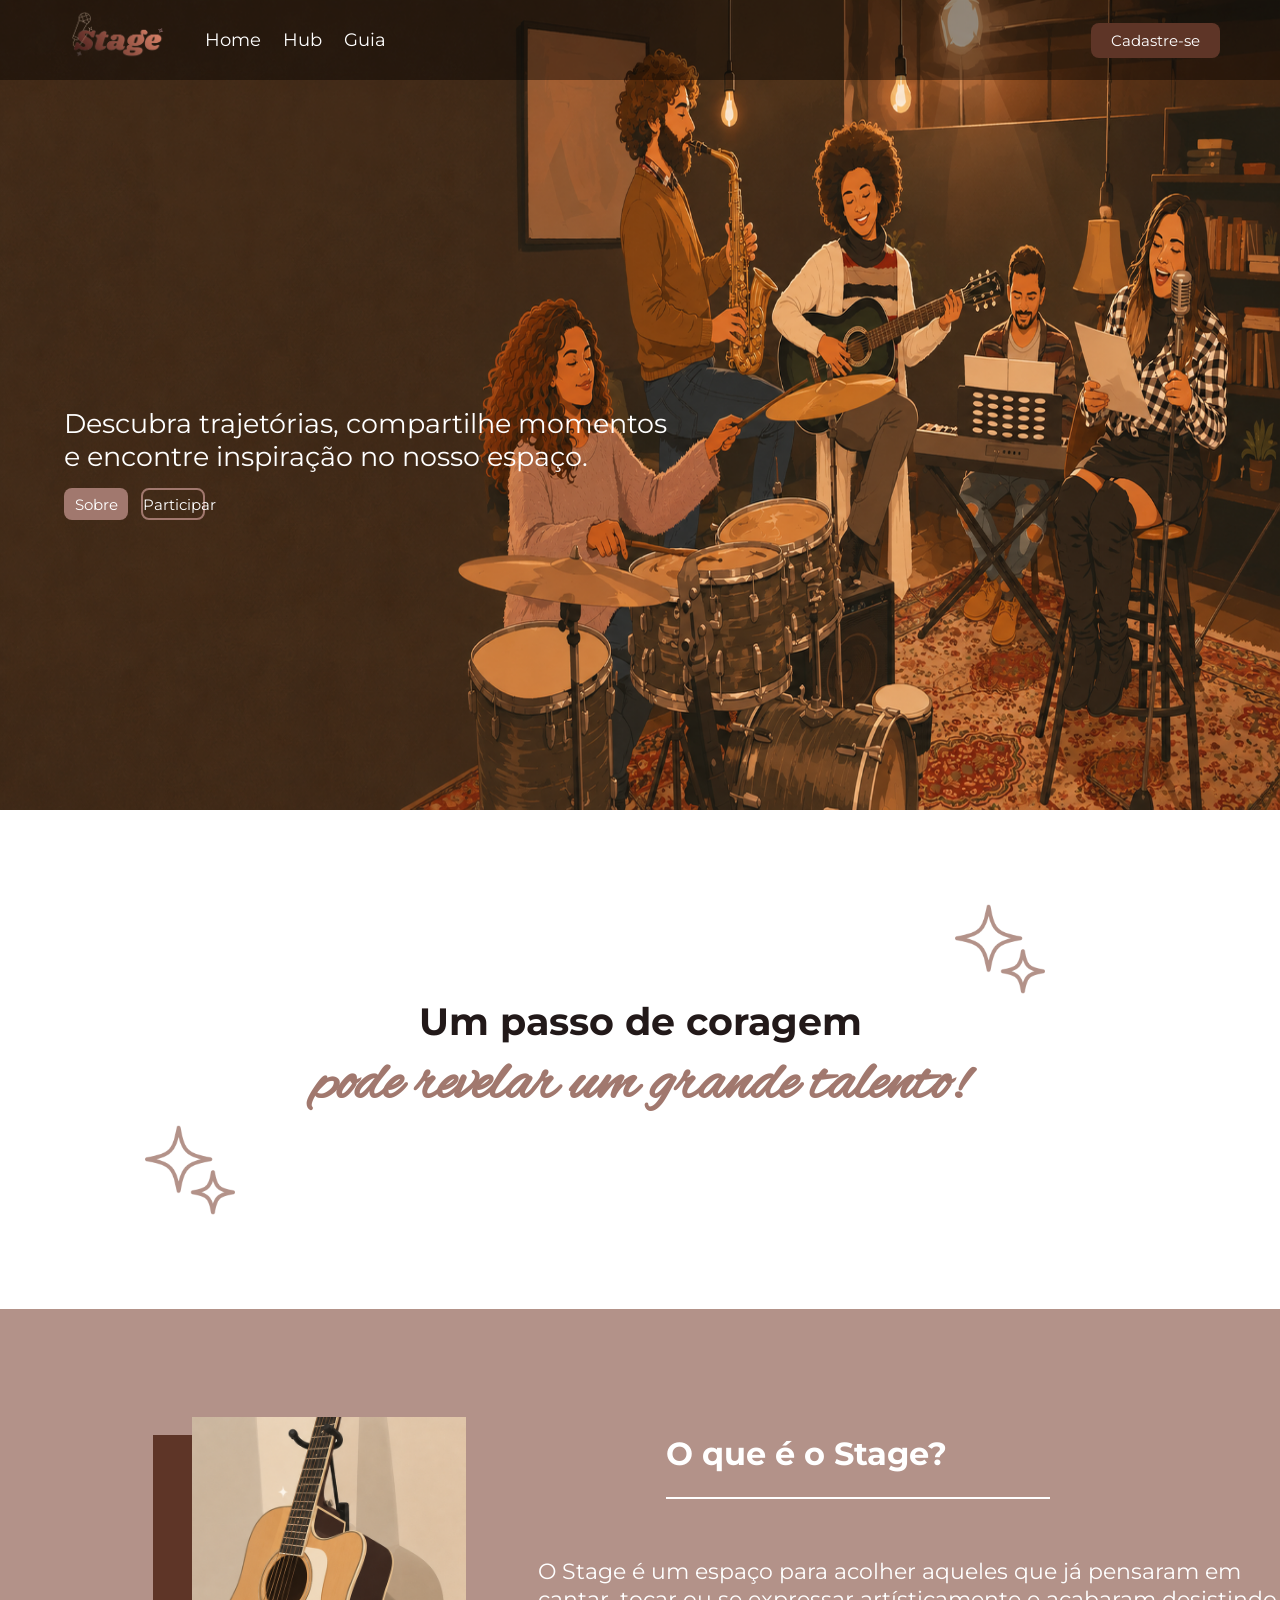
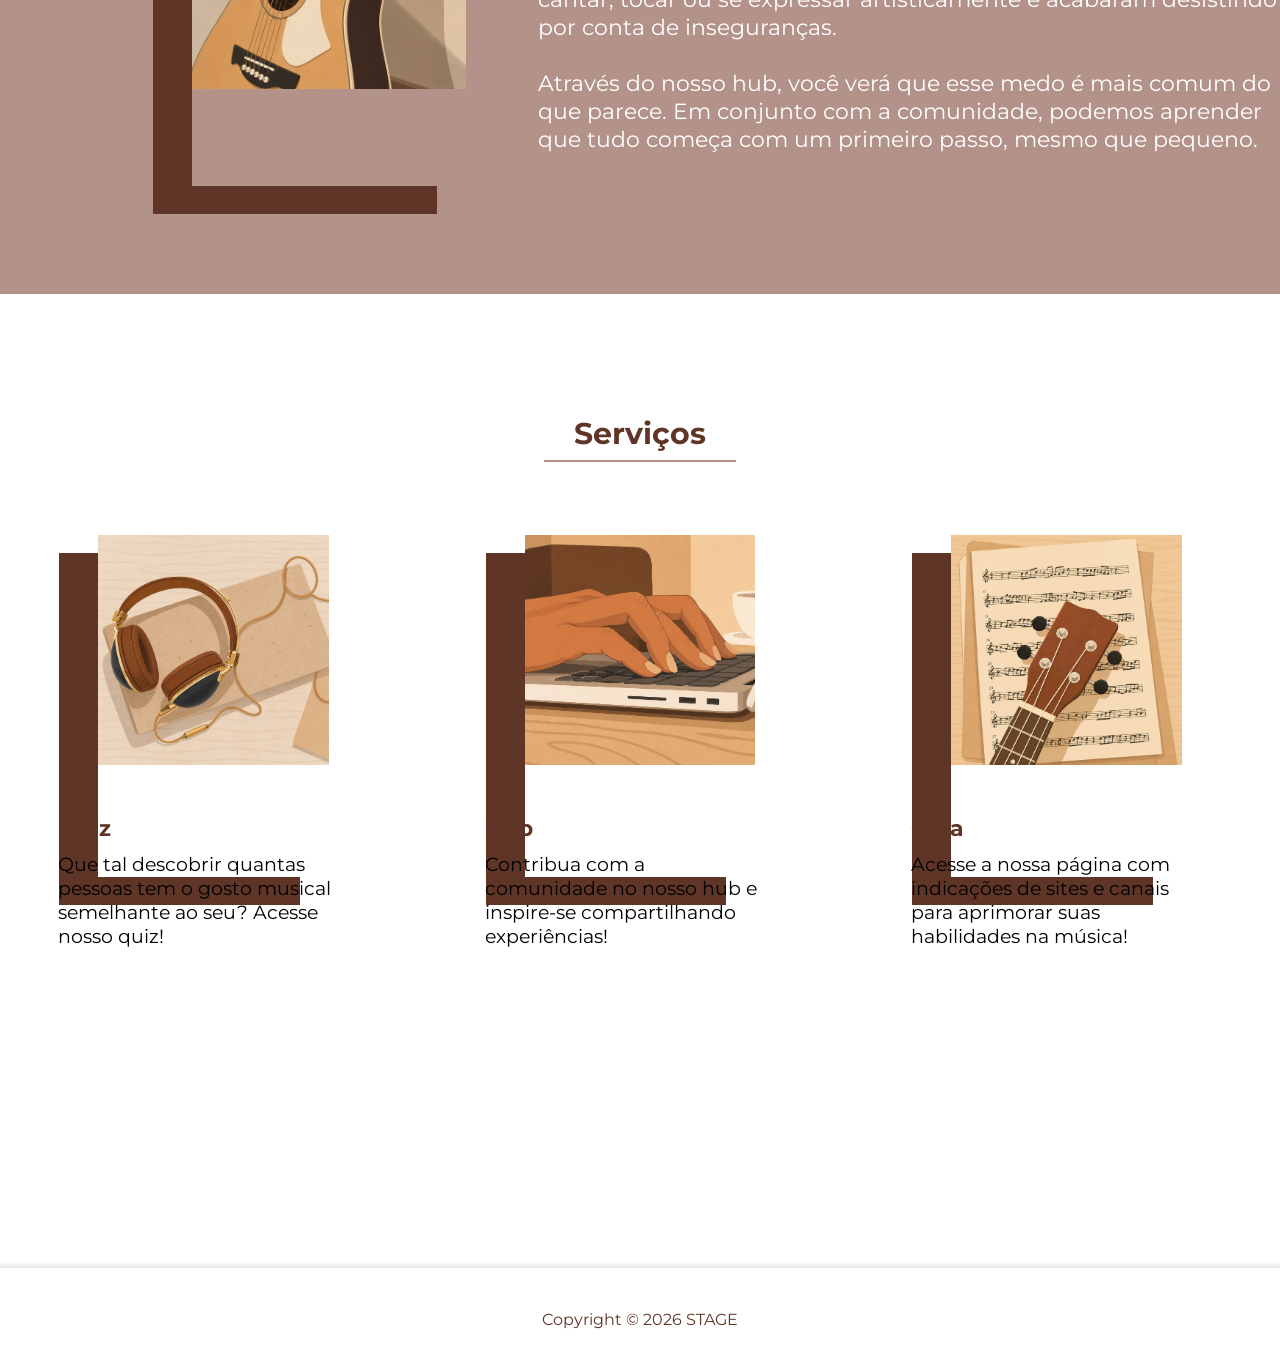
==== public/index.html @ cf6998b6 "Ajustes gerais no site" ====
<!DOCTYPE html>
<html lang="en">
<head>
    <meta charset="UTF-8">
    <meta name="viewport" content="width=device-width, initial-scale=1.0">
    <title>Stage - Home</title>
    <link rel="stylesheet" href="./css/index.css">
 
</head>
<body>
    <header>
    <nav>
        <div class="logo">
            <img src="./assets/img/logo.png" alt=""> 
        </div>
        
        <div class="link">
        <a class="link" href="index.html">Home</a>
        <a class="link" href="hub.html">Hub</a>
        <a class="link" href="guia.html">Guia</a>
        </div>
        
        <div class="forms">
            <a id="btnParticipe" class="acess" href="cadastro.html">Cadastre-se</a>
        </div>
    </nav>
    
    <div class="container-banner">
    <img src="./assets/img/background_home.png" alt="Microfone">
    <span class="fraseEfeito">Descubra trajetórias, compartilhe momentos <br> 
        e encontre inspiração no nosso espaço.</span>

        <button onclick="window.location.href='About.html'" class="start">Sobre</button>
        <button onclick="window.location.href='hub.html'" class="coment">Participar</button>
    </div>
  </header>

  <main>
    
    <div class="container-texto">
        <span class="estrela1"><img src="./assets/img/estrelas.png" alt=""></span>
        <span class="fraseEfeitoMain">
            Um passo de coragem
        </span>
        <span class="fraseEfeitoColorida">
            pode revelar um grande talento!
        </span>
        <span class="estrela2"><img src="./assets/img/estrelas.png" alt=""></span>
    </div>

    <div class="container-sobre">
       <span class="violao"> <img src="./assets/img/violao_about.png" alt=""> </span>

       <div class="tituloSobre">
            <span>O que é o Stage?</span>
        </div>
        <div class="sobre">
       <span class="textoSobre"> <p>O Stage é um espaço para acolher aqueles que já pensaram em cantar, 
        tocar ou se expressar artísticamente e acabaram desistindo por conta de inseguranças. 
        <br><br> Através do nosso hub, você verá que esse medo é mais comum do que parece.
        Em conjunto com a comunidade, podemos aprender que tudo começa com um primeiro passo, 
        mesmo que pequeno.</p></span> 
       </div> 
    </div>

    <div class="container-servicos">
        <div class="tituloServicos">
            <span>Serviços</span>
        </div>

        <div class="card">
            <img src="./assets/img/logo_quiz.png" alt="">
                
                <div class="subtitulo">Quiz</div>
                <div class="texto">
                Que tal descobrir quantas pessoas tem o gosto 
                musical semelhante ao seu? Acesse nosso quiz!
                </div>
            </div>
        
        <div class="card">
            <img src="./assets/img/logo_blog.png" alt="">
            
                <div class="subtitulo">Hub</div>
                <div class="texto">
                Contribua com a comunidade no nosso hub 
                e inspire-se compartilhando experiências!
                </div>
            </div>
        

        <div class="card">
            <img src="./assets/img/logo_dicas.png" alt="">

             <div class="subtitulo">Guia</div>
             <div class="texto">
             Acesse a nossa página com indicações de sites e 
             canais para aprimorar suas habilidades na música!
             </div>
        </div>      
    </div>
  </main>

  <footer>
   <div class="copy">Copyright © 2026 STAGE</div>
  </footer>

</body>
</html>
<script>
    window.onload = function () {
    if (sessionStorage.ID_USUARIO) {
        document.getElementById("btnParticipe").style.display = "none";
    }

    if(sessionStorage.ID_USUARIO) {
        document.getElementById("perfilUsuario").style.display
    } 
    // nao sei ainda como faz :/
}
</script>
---- public/css/index.css ----
/* Declarando Cores ---------------------------------------- */
:root {
    --primaria: #5E3527;
    --secundaria: #B39289;
    --terciaria: #A1786E;
}

/* Declarando Fontes Personalizadas ---------------------------------------- */
@font-face {
  font-family: 'Montserrat';
  src: url('../assets/fonts/Montserrat-VariableFont_wght.ttf');
  font-weight: 100 900;
  font-style: normal;
}

@font-face {
    font-family: 'Caligrafia';
    src: url('../assets/fonts/AlexBrush-Regular.ttf');
}

@font-face {
    font-family: 'Heart';
    src: url('../assets/fonts/Heart Bubble.otf')
}
/* ---------------------------------------- */
*{
    margin: 0px; 
    font-family: 'Montserrat', sans-serif;
    padding: 0px
}

body {
    background-color: white;
    }

    button {
        border: none;
        background: none;
        outline: none;
        cursor: pointer;
    }

/* NAVBAR ---------------------------------------- */
header {
    nav {
        position: absolute;
        background-color: rgba(0, 0, 0, 0.418);
        display: flex;
        justify-content: flex-start;
        align-items: center;
        width: 100%;
        min-height: 80px;
        margin: 0px;
        gap: 20px;
        z-index: 10;
       
        .logo {
            display: flex;
            height: 50px;
            margin-left: 70px;
            margin-bottom: 10px;
        }

        .link {
            margin-left: 10px; 
            a {
                font-size: 18px;
                color:white;
                text-decoration: none;
                text-align: end;  
                padding-right: 8px;
            }
        }

        .forms {
            margin-left: auto;
            margin-right: 60px;
        } 
           .acess {
            font-size: 15px;
            text-decoration: none;
            padding: 8px 20px;
            background-color: var(--primaria);
            color: white;
            border-radius: 8px;
            border: none;
            cursor: pointer;
        }
        }
/* ---------------------------------------- */

/* banner  ---------------------------------------- */
        .container-banner {
        position: relative;
        width: 100%;
    }

        .container-banner img {
            width: 100%;
            height: 90vh;   
        }
        .fraseEfeito {
            position: absolute;
            top: 50%;
            left: 5%;
            font-size: 1.7rem;
            color:white;
        }

        .start {
            width: 5vw;
            height: 3.5vh;
            font-size: 15px;
            text-decoration: none;
            background-color: var(--terciaria);
            color: white;
            border-radius: 8px;
            cursor: pointer;
            position: absolute;
            top: 60%;
            left: 5%;
        }

        .coment {
            width: 5vw;
            height: 3.5vh;
            font-size: 15px;
            text-decoration: none;
            border: 2px solid var(--terciaria);
            color: white;
            border-radius: 8px;
            cursor: pointer;
            position: absolute;
            top: 60%;
            left:11%;

        }
}
/* ---------------------------------------- */

/* MAIN ---------------------------------------- */

main {
    width: 100%;
/* banner microfone ---------------------------------------- */
    

/* frase de efeito do corpo do site ---------------------------------------- */
    .container-texto {
        display: flex;
        width: 100%;
        justify-content: center;
        flex-direction: column;
        align-items: center;
        margin-top: 10vh;
    }

    .container-texto img {
        width: 10vh;
    }

    .estrela1 {
        margin-left: 80vh;
    }
    
    .estrela2 {
        margin-right: 100vh;
    }
        .fraseEfeitoMain {
            color: rgb(34, 25, 25);
            font-weight: bold;
            display: flex;
            align-items: center;
            font-family: 'Montserrat';
            font-size: 2.4rem;  
        }

        .fraseEfeitoColorida {
            color:var(--terciaria);
            font-weight: bold;
            font-family: 'Caligrafia';
            font-size: 4rem;
        }   
/* ---------------------------------------- */

/* CONTAINER SOBRE ---------------------------------------- */
        
        .container-sobre {
            margin-top: 10vh;
            display: flex;
            align-items: center;
            width: 100%;
            height: 65vh;
            background-color: var(--secundaria);
        }

            .violao {
                width: 42vh;
                height: 41vh;
                margin-left: 12rem;
                box-shadow: -34px 23px 0px 5px var(--primaria);
            }
            
            .violao img {
                width: 100%;
                height: auto;
            }

             .tituloSobre { 
                  position: absolute;
                  width: 30vw;
                  height: 7vh;
                  margin-left: 74vh;
                  margin-bottom: 30vh;
                  color: white;
                  font-size: 2rem;
                  font-weight: bolder;
                  border-bottom: 2px solid white;
                  
                }

            .sobre {
                position: relative;
                width: 64rem;
                height: 10vh;
                margin-left: 8vh;
            }

            .textoSobre {
                color: white;
                font-size: 1.4rem;
            }
}
/* ---------------------------------------- */

/* CONTAINER SERVIÇOS ---------------------------------------- */
    
        .container-servicos {
            margin-top: 1vh;
            width: 100%;
            height: 85vh;
            display: flex;
            align-items: center;
            justify-content: space-around;
            
        }

            .card  {
                width: 18vw;
                height: 38vh;
                margin-top: 40px;
                box-shadow: -34px 23px 0px 5px var(--primaria);
                justify-content: column;
            }

            .card img {
                width: 100%;
                height: auto;
            }

        .tituloServicos {
            position: absolute;
            display: flex;
            justify-content: center;
            margin-bottom: 55vh;
            color: var(--primaria);
            font-size: 30px;
            font-weight: bolder;
            height: 45px;
            width: 15%;
            border-bottom: 2px solid var(--secundaria);
        }
        
            .subtitulo {
               color: var(--primaria) ;
               font-size: 1.4rem;
               font-weight: bold;
               margin-top: 45px;
               margin-left: -40px;
            }

            .texto {
                width: 285px;
                margin-left: -40px;
                margin-top: 10px;
                font-size: 1.2rem;
            }
/* ---------------------------------------- */

/* RODAPÉ ---------------------------------------- */

    footer {
        display: flex;
        align-items: center;
        justify-content: space-around;
        margin-top: 200px;
        height: 10vh;
        width: 100%;
        box-shadow: 1px 1px 5px 4px rgba(0, 0, 0, 0.103);
    }     

        .copy {
            margin-top: 12px;
            color: var(--primaria);
        }
/* ---------------------------------------- */
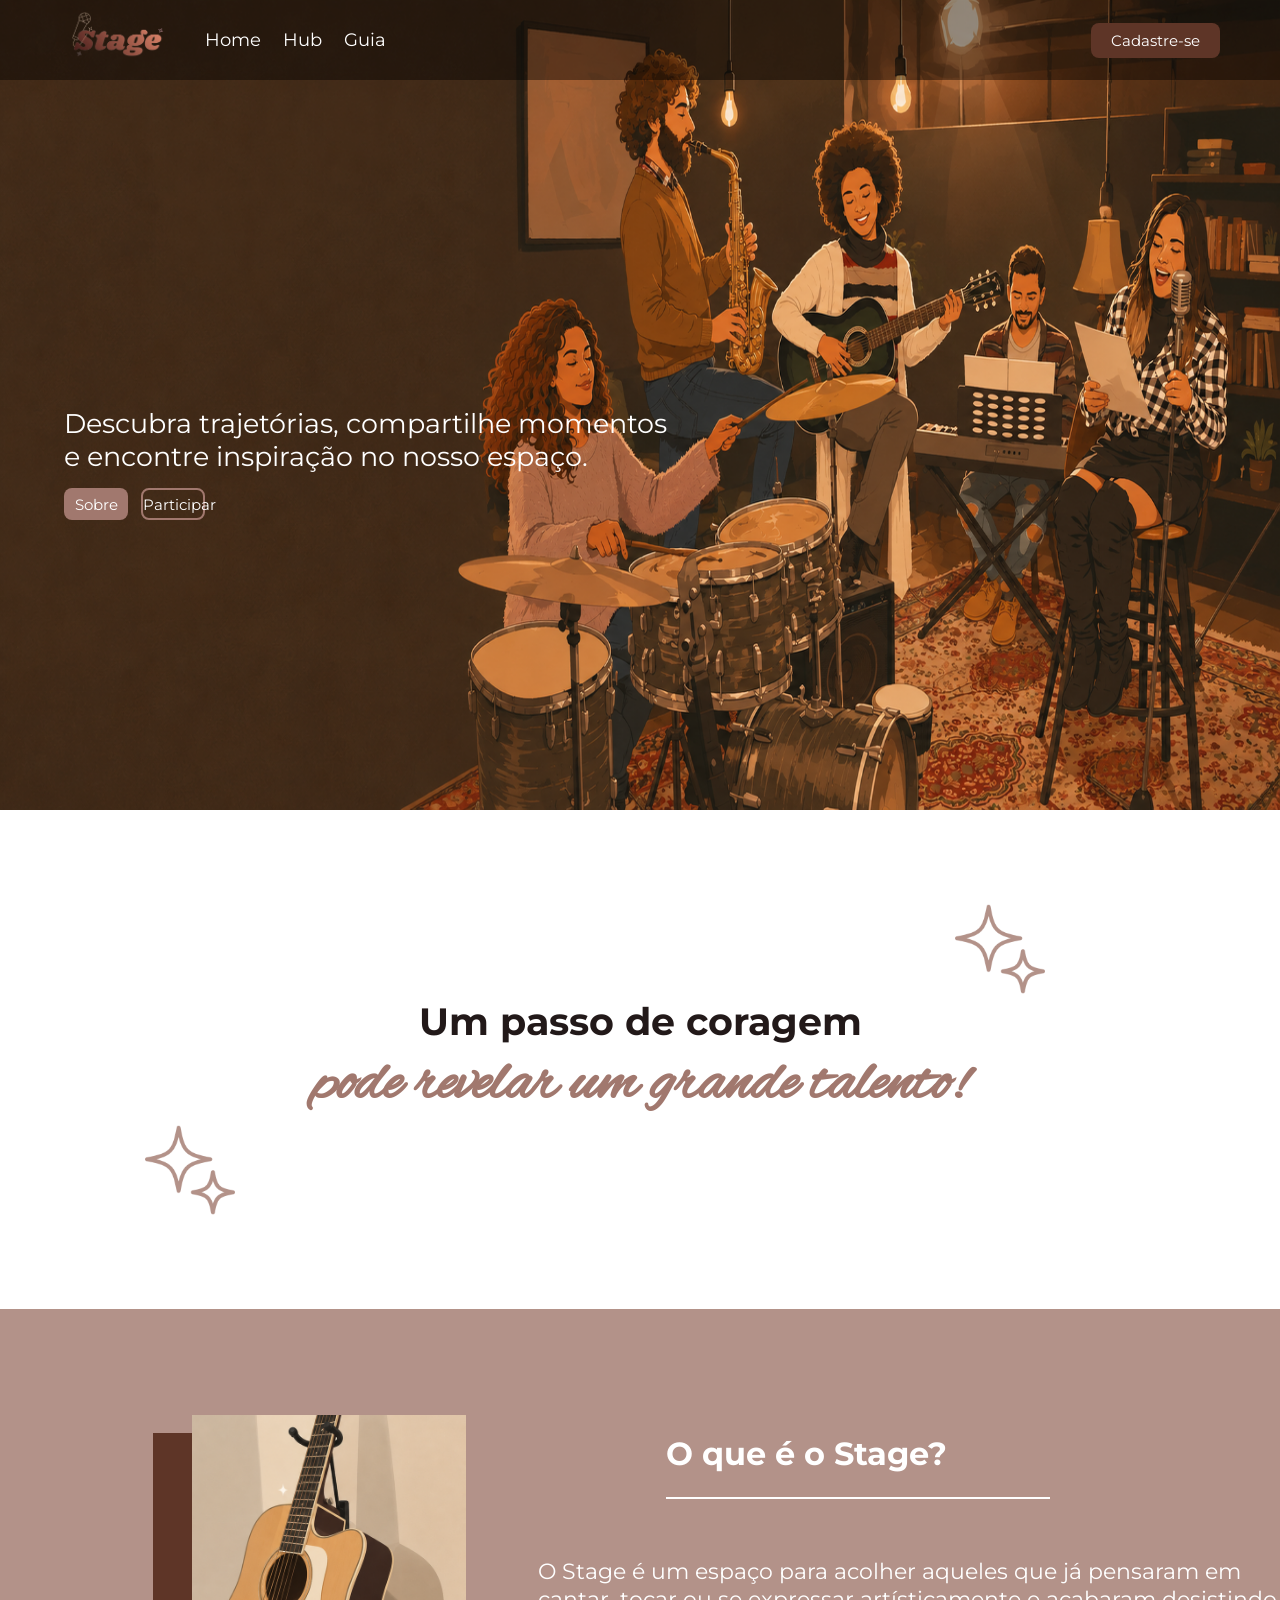
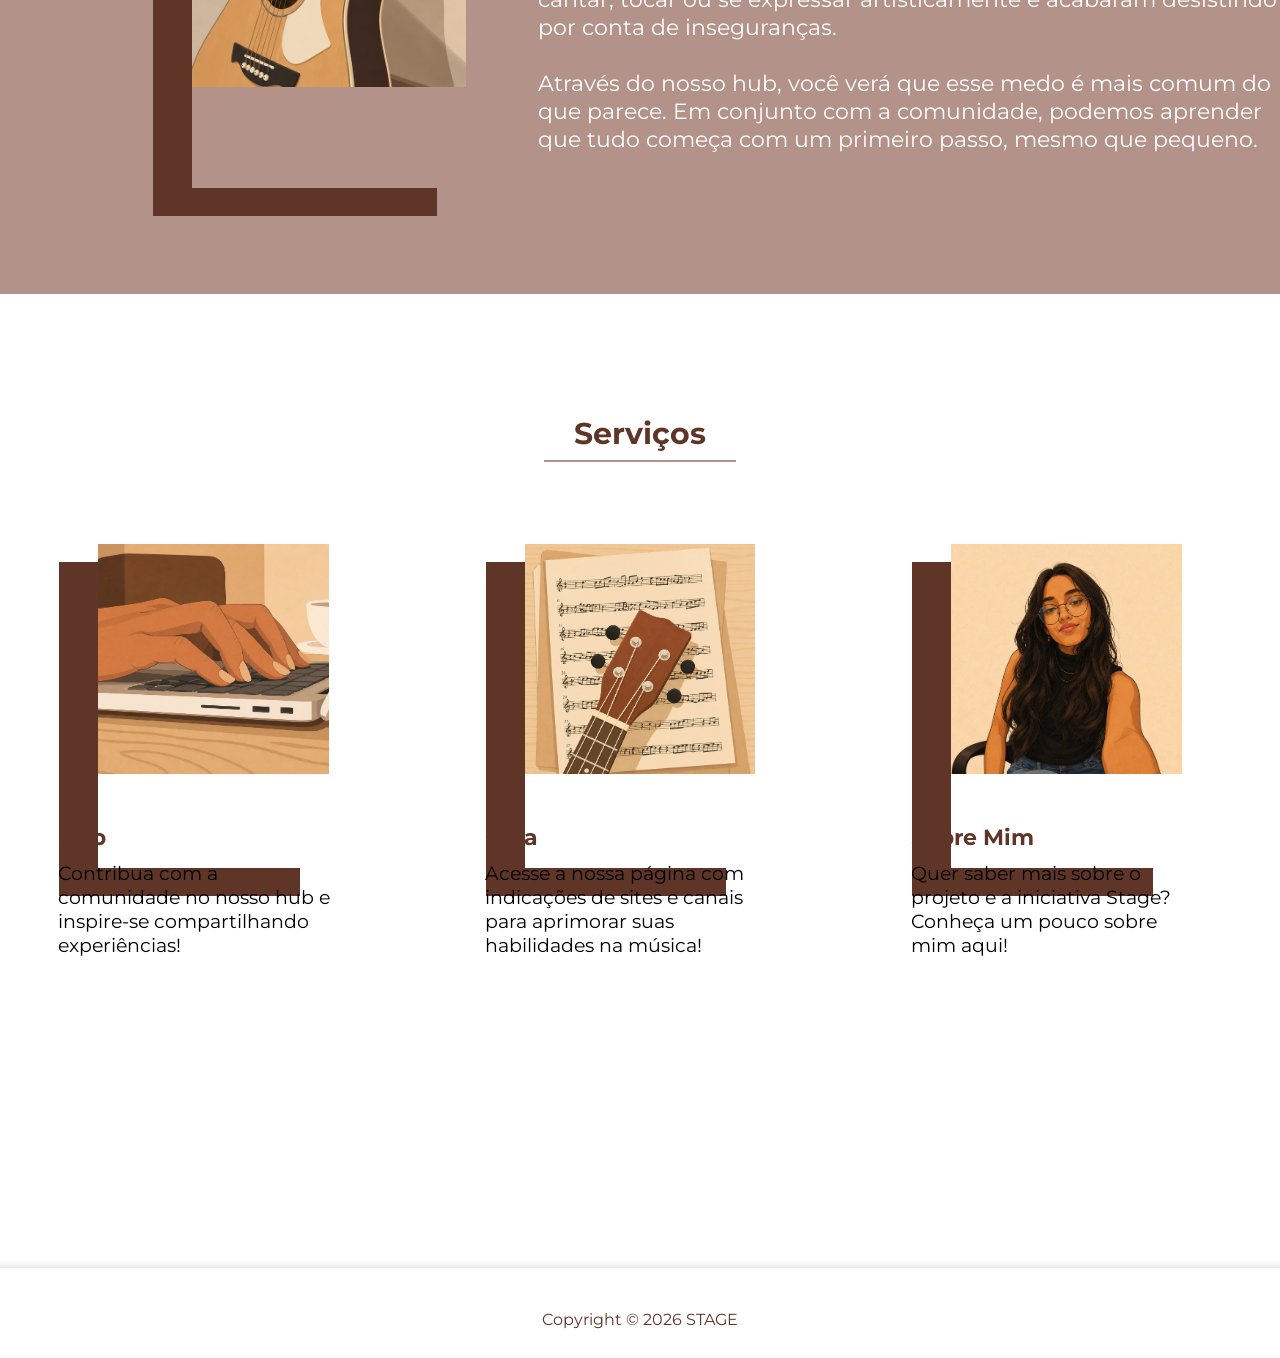
==== commit 3beadec0: "ajustes index e guia" ====
--- a/public/index.html
+++ b/public/index.html
@@ -67,37 +67,34 @@
         <div class="tituloServicos">
             <span>Serviços</span>
         </div>
-
-        <div class="card">
-            <img src="./assets/img/logo_quiz.png" alt="">
-                
-                <div class="subtitulo">Quiz</div>
-                <div class="texto">
-                Que tal descobrir quantas pessoas tem o gosto 
-                musical semelhante ao seu? Acesse nosso quiz!
-                </div>
-            </div>
         
         <div class="card">
             <img src="./assets/img/logo_blog.png" alt="">
-            
-                <div class="subtitulo">Hub</div>
+                 <a href="./hub.html"><div class="subtitulo">Hub</div></a>
                 <div class="texto">
                 Contribua com a comunidade no nosso hub 
                 e inspire-se compartilhando experiências!
                 </div>
-            </div>
-        
+        </div>
 
         <div class="card">
             <img src="./assets/img/logo_dicas.png" alt="">
-
-             <div class="subtitulo">Guia</div>
+             <a href="./guia.html"><div class="subtitulo">Guia</div></a>
              <div class="texto">
              Acesse a nossa página com indicações de sites e 
              canais para aprimorar suas habilidades na música!
              </div>
-        </div>      
+        </div>  
+        
+        <div class="card">
+            <img src="./assets/img/foto-perfil.png" alt="">
+                <a href="./about.html"><div class="subtitulo">Sobre Mim</div></a>
+                <div class="texto">
+                Quer saber mais sobre o projeto e a iniciativa Stage?
+                Conheça um pouco sobre mim aqui!
+                </div>
+        </div>
+
     </div>
   </main>
 
--- a/public/css/index.css
+++ b/public/css/index.css
@@ -31,14 +31,18 @@
 
 body {
     background-color: white;
-    }
+}
 
     button {
         border: none;
         background: none;
         outline: none;
         cursor: pointer;
-    }
+}
+
+a {
+    text-decoration: none;
+}
 
 /* NAVBAR ---------------------------------------- */
 header {
@@ -196,7 +200,7 @@
 
             .violao {
                 width: 42vh;
-                height: 41vh;
+                height: 41.5vh;
                 margin-left: 12rem;
                 box-shadow: -34px 23px 0px 5px var(--primaria);
             }
@@ -247,7 +251,7 @@
 
             .card  {
                 width: 18vw;
-                height: 38vh;
+                height: 36vh;
                 margin-top: 40px;
                 box-shadow: -34px 23px 0px 5px var(--primaria);
                 justify-content: column;
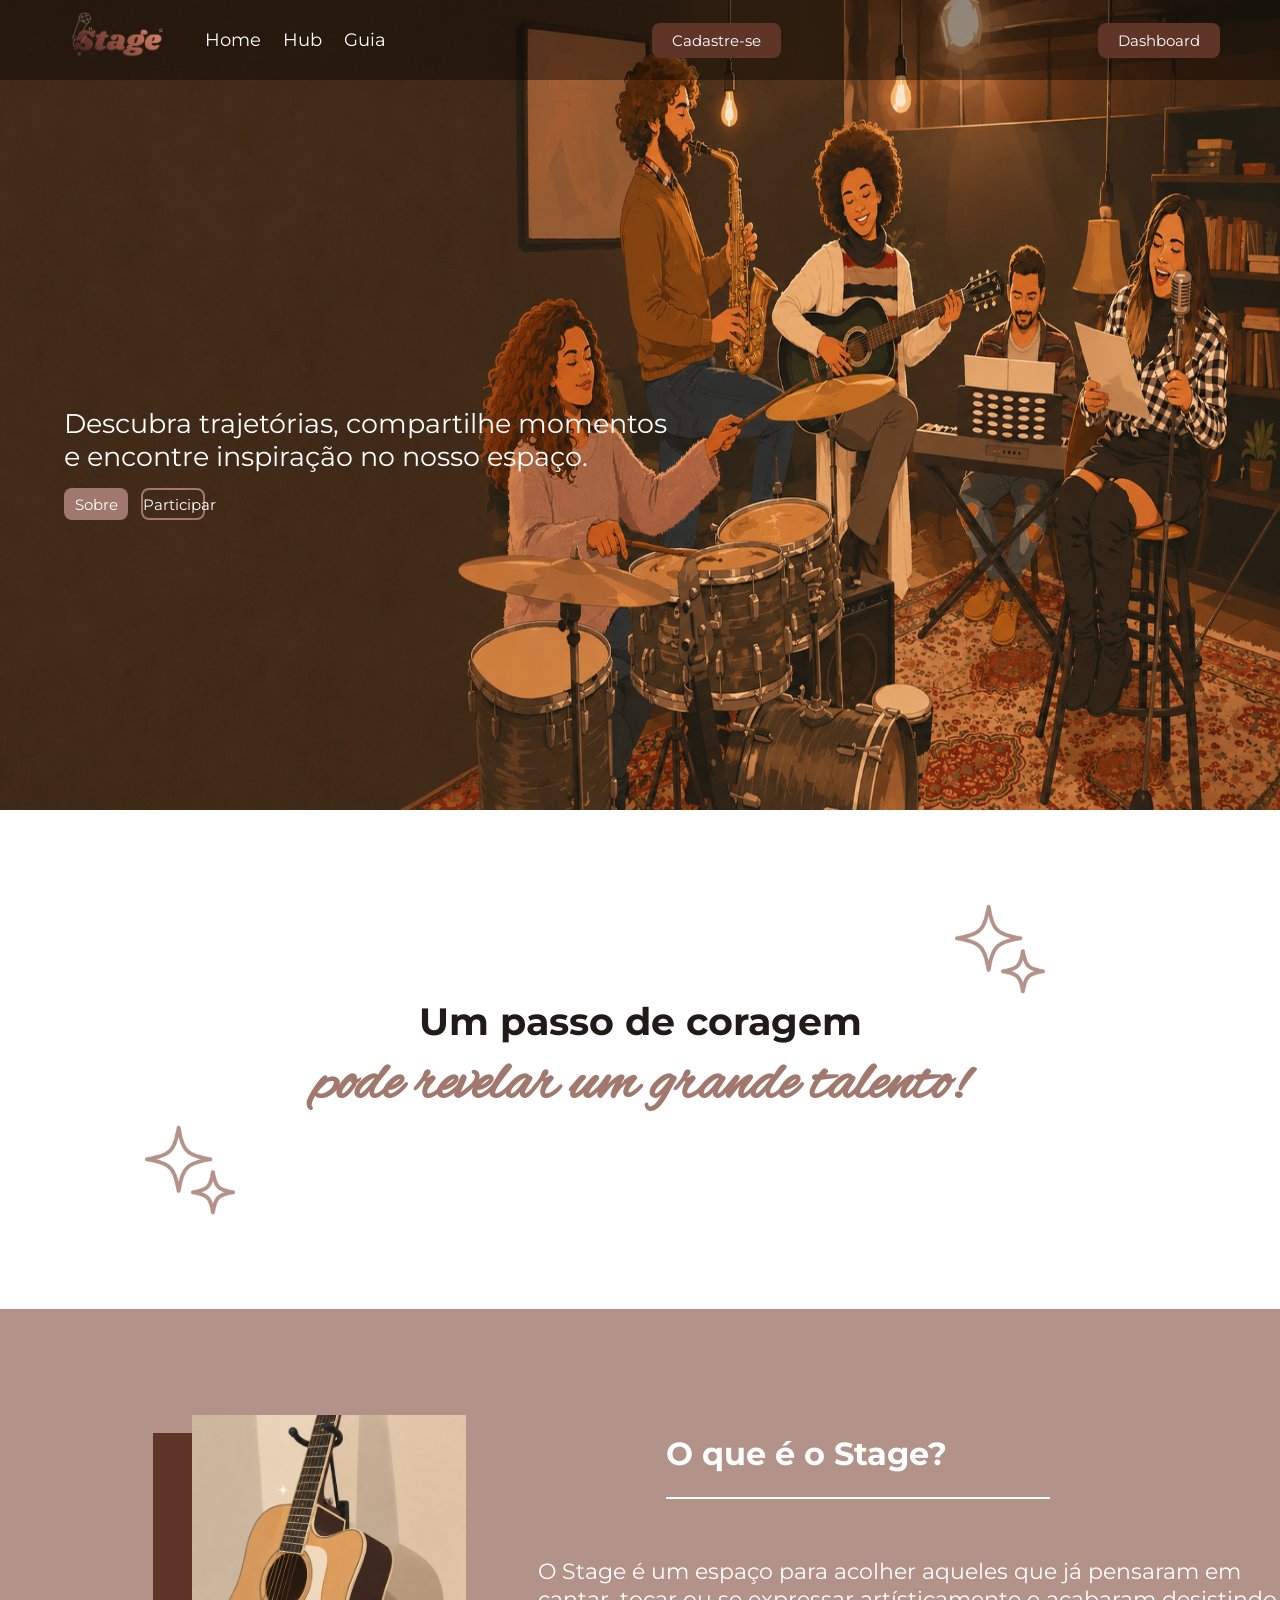
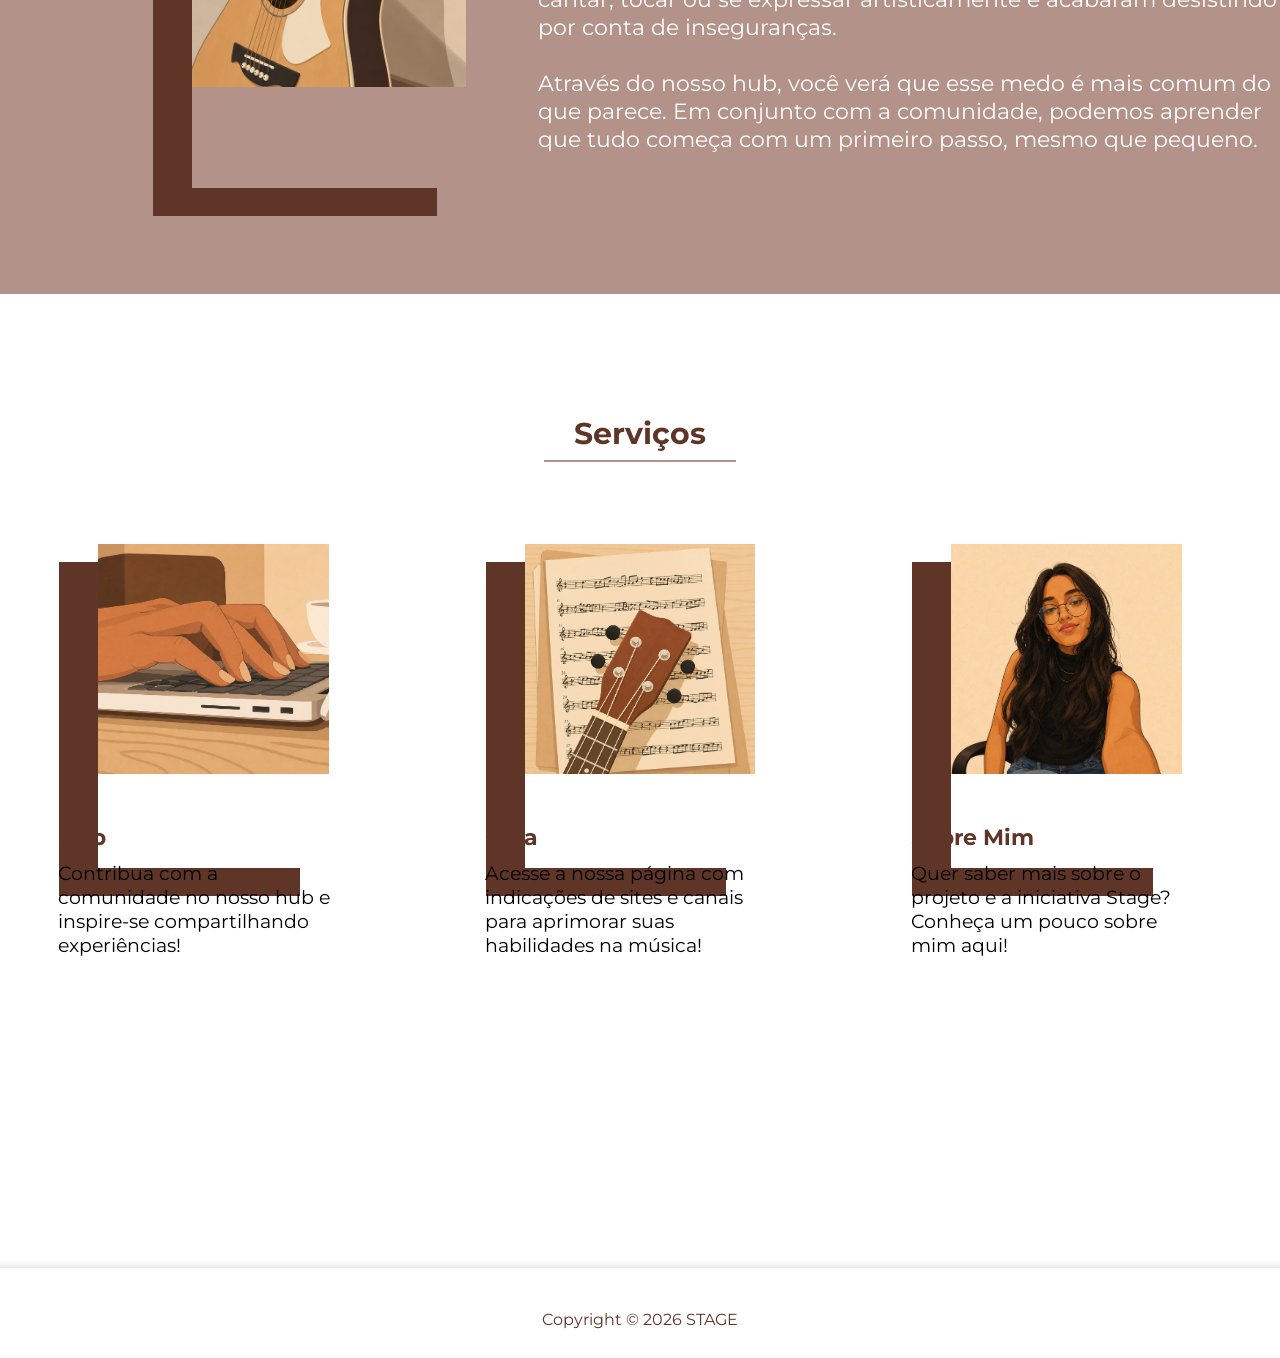
==== commit 0fd3d12f: "Adicionando verificação de ADM para a dashboard" ====
--- a/public/index.html
+++ b/public/index.html
@@ -23,6 +23,11 @@
         <div class="forms">
             <a id="btnParticipe" class="acess" href="cadastro.html">Cadastre-se</a>
         </div>
+
+        <div class="forms">
+            <a id="btnDashboard" class="acess" href="dashboard.html">Dashboard</a>
+        </div>
+
     </nav>
     
     <div class="container-banner">
@@ -106,6 +111,21 @@
 </html>
 <script>
     window.onload = function () {
+    verificarAdm();
+}
+
+function verificarAdm() {
+    let adm = sessionStorage.ADM;
+    if (adm == "true") {
+        document.getElementById("btnDashboard")
+            .style.display = "block";
+    } else {
+        document.getElementById("btnDashboard")
+            .style.display = "none";
+    }
+}
+
+    window.onload = function () {
     if (sessionStorage.ID_USUARIO) {
         document.getElementById("btnParticipe").style.display = "none";
     }
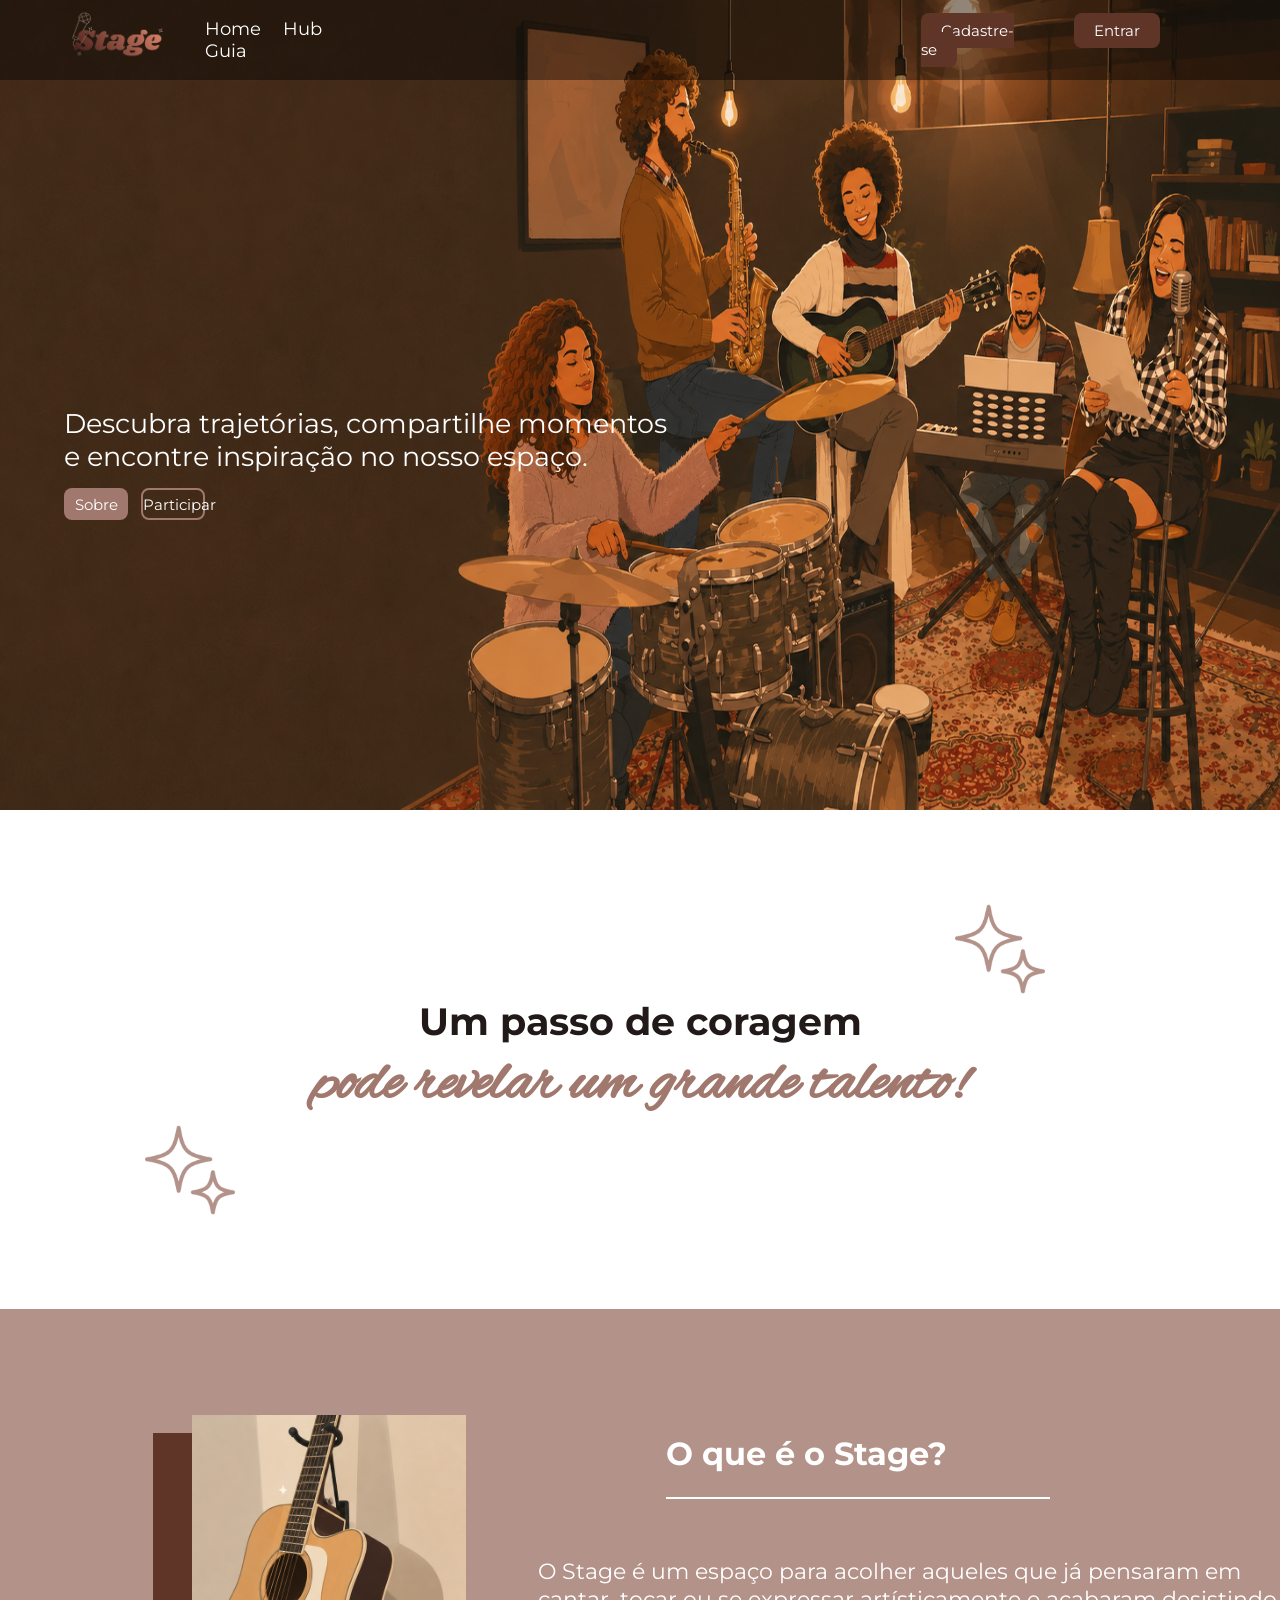
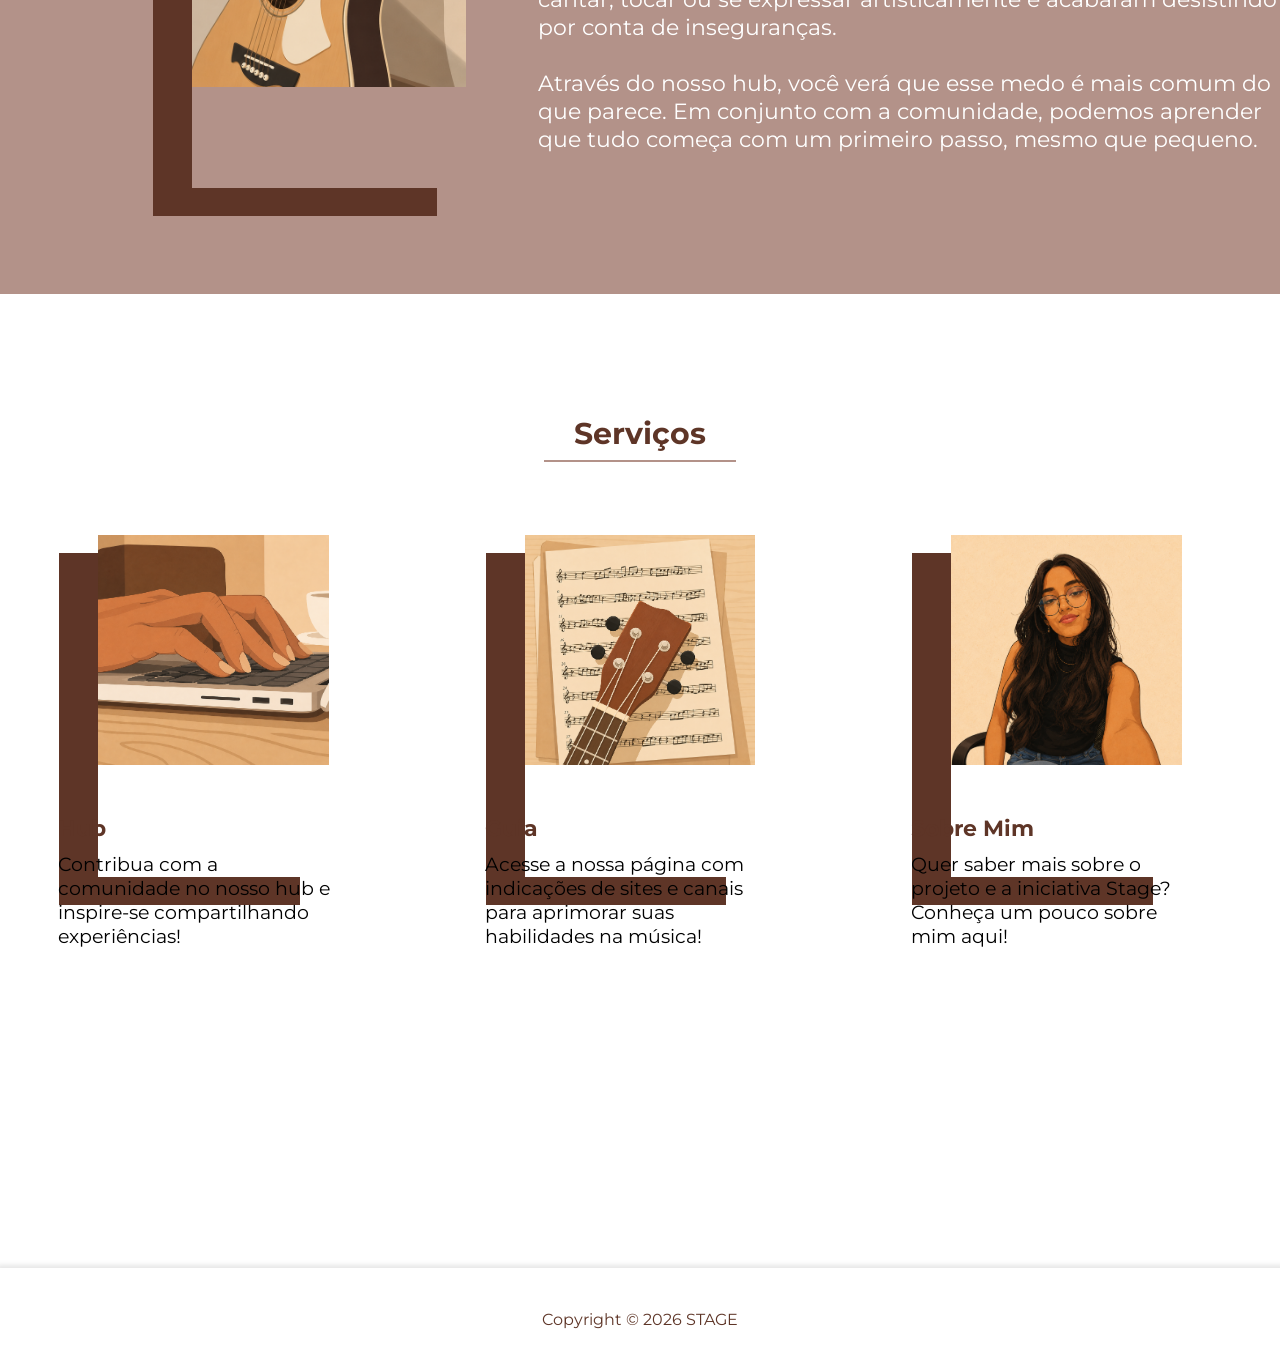
==== commit f0ee6ac5: "Arrumando erros do back-end" ====
--- a/public/index.html
+++ b/public/index.html
@@ -20,13 +20,22 @@
         <a class="link" href="guia.html">Guia</a>
         </div>
         
+        <div class="espaco"></div>
+        
+    <div class="main-forms">
         <div class="forms">
-            <a id="btnParticipe" class="acess" href="cadastro.html">Cadastre-se</a>
+            <a id="btnCadastro" class="acess" href="cadastro.html">Cadastre-se</a>
         </div>
-
         <div class="forms">
-            <a id="btnDashboard" class="acess" href="dashboard.html">Dashboard</a>
+            <a id="btnLogin" class="acess" href="login.html">Entrar</a>
         </div>
+        <div class="forms" id="formsDash" style="display: none;">
+            <a id="btnDashboard" class="acess" href="dashboard.html" style="display: none;">Dashboard</a>
+        </div>
+        <div class="forms">
+            <button onclick="sair()" class="exit" id="btnSair" style="display: none;">Sair</button>
+        </div>
+    </div>
 
     </nav>
     
@@ -112,27 +121,27 @@
 <script>
     window.onload = function () {
     verificarAdm();
+    alterarBotao();
 }
 
 function verificarAdm() {
     let adm = sessionStorage.ADM;
-    if (adm == "true") {
-        document.getElementById("btnDashboard")
-            .style.display = "block";
+    if (adm == 1) {
+        document.getElementById("btnDashboard").style.display = "block";
+        document.getElementById("formsDash").style.display = "block";
     } else {
-        document.getElementById("btnDashboard")
-            .style.display = "none";
     }
 }
 
-    window.onload = function () {
+    function alterarBotao() {
     if (sessionStorage.ID_USUARIO) {
-        document.getElementById("btnParticipe").style.display = "none";
+        document.getElementById("btnCadastro").style.display = "none";
+        document.getElementById("btnLogin").style.display = "none";
+        document.getElementById("btnSair").style.display = "block";
     }
-
-    if(sessionStorage.ID_USUARIO) {
-        document.getElementById("perfilUsuario").style.display
-    } 
-    // nao sei ainda como faz :/
 }
+    function sair() {
+        sessionStorage.clear();
+        window.location = "index.html"
+    }
 </script>
--- a/public/css/index.css
+++ b/public/css/index.css
@@ -76,6 +76,14 @@
             }
         }
 
+        .espaco {
+            width: 50%;
+        }
+
+        .main-forms {
+            display: flex;
+            flex-direction: row;
+        }
         .forms {
             margin-left: auto;
             margin-right: 60px;
@@ -90,6 +98,17 @@
             border: none;
             cursor: pointer;
         }
+
+        .exit {
+            width: 5vw;
+            height: 3.5vh;
+            font-size: 15px;
+            text-decoration: none;
+            border: 2px solid var(--terciaria);
+            color: white;
+            border-radius: 8px;
+            cursor: pointer;
+        }
         }
 /* ---------------------------------------- */
 
@@ -137,7 +156,6 @@
             position: absolute;
             top: 60%;
             left:11%;
-
         }
 }
 /* ---------------------------------------- */
@@ -251,7 +269,7 @@
 
             .card  {
                 width: 18vw;
-                height: 36vh;
+                height: 38vh;
                 margin-top: 40px;
                 box-shadow: -34px 23px 0px 5px var(--primaria);
                 justify-content: column;
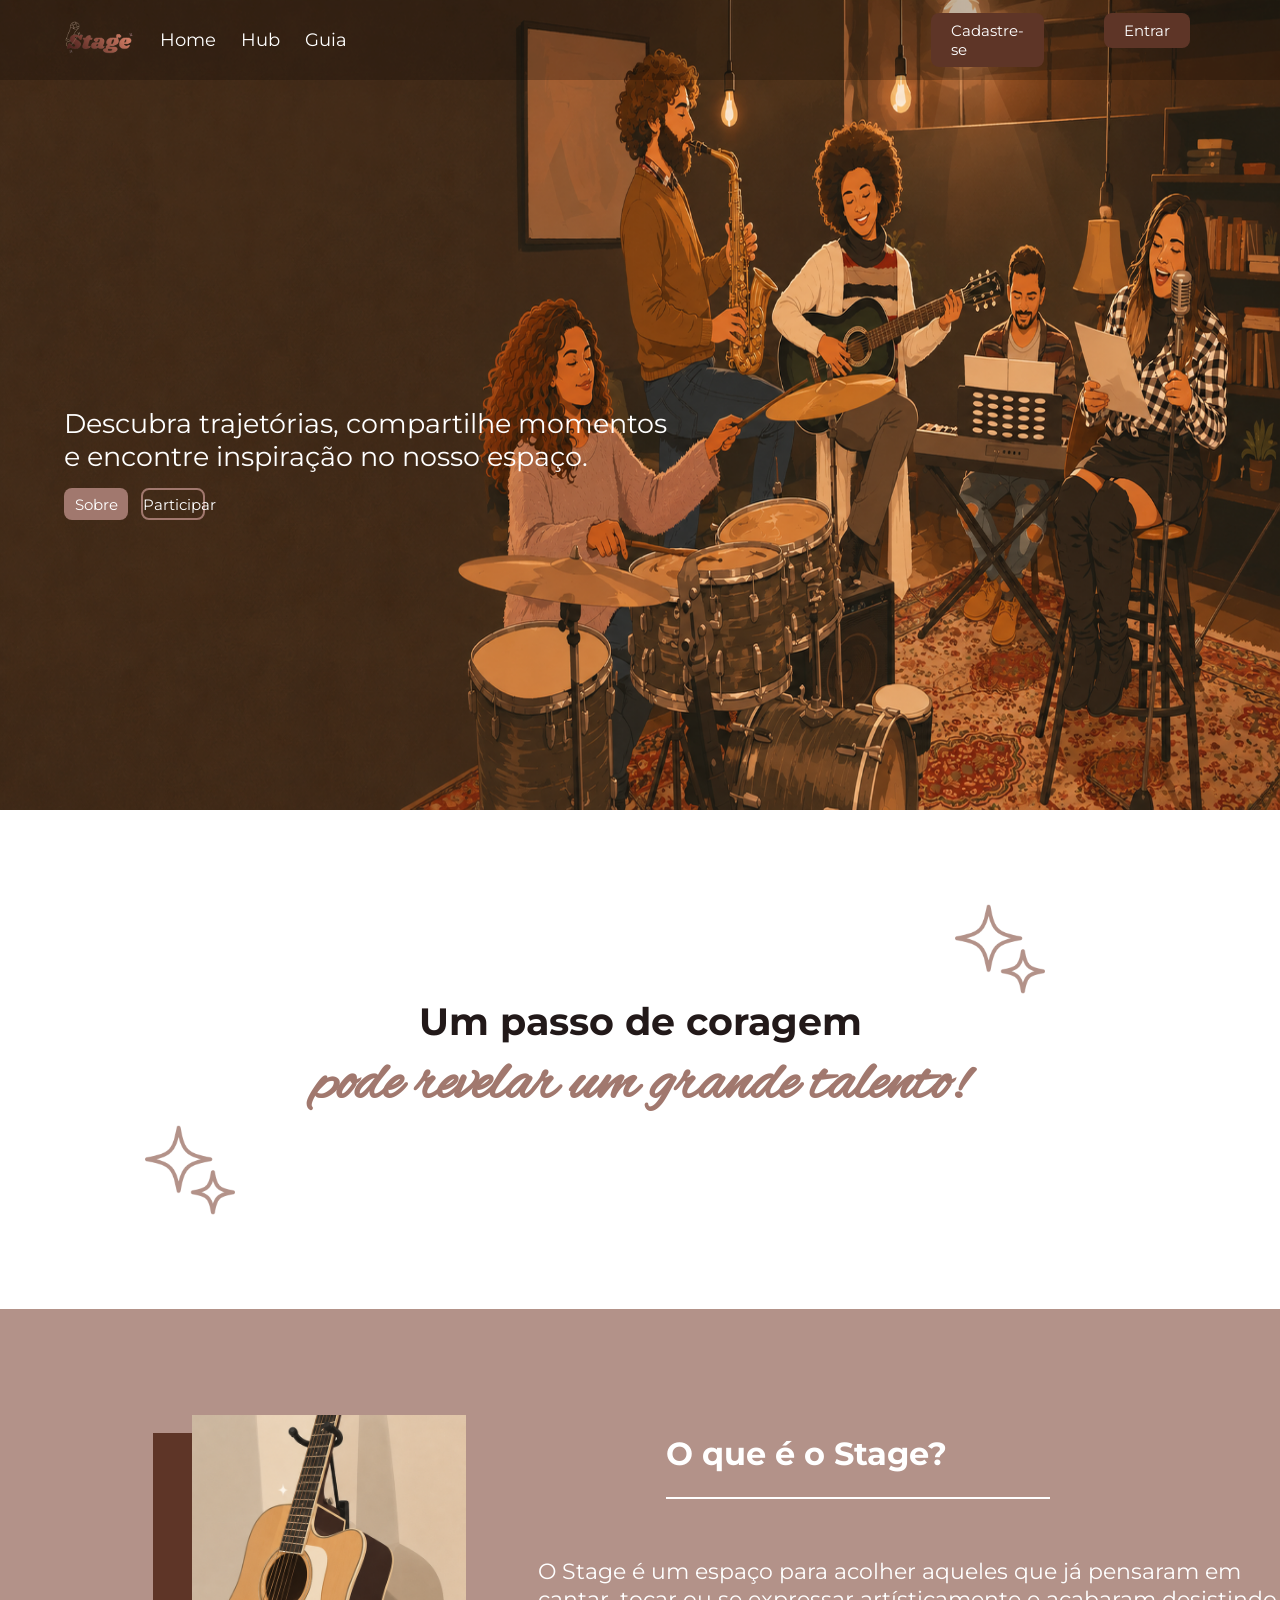
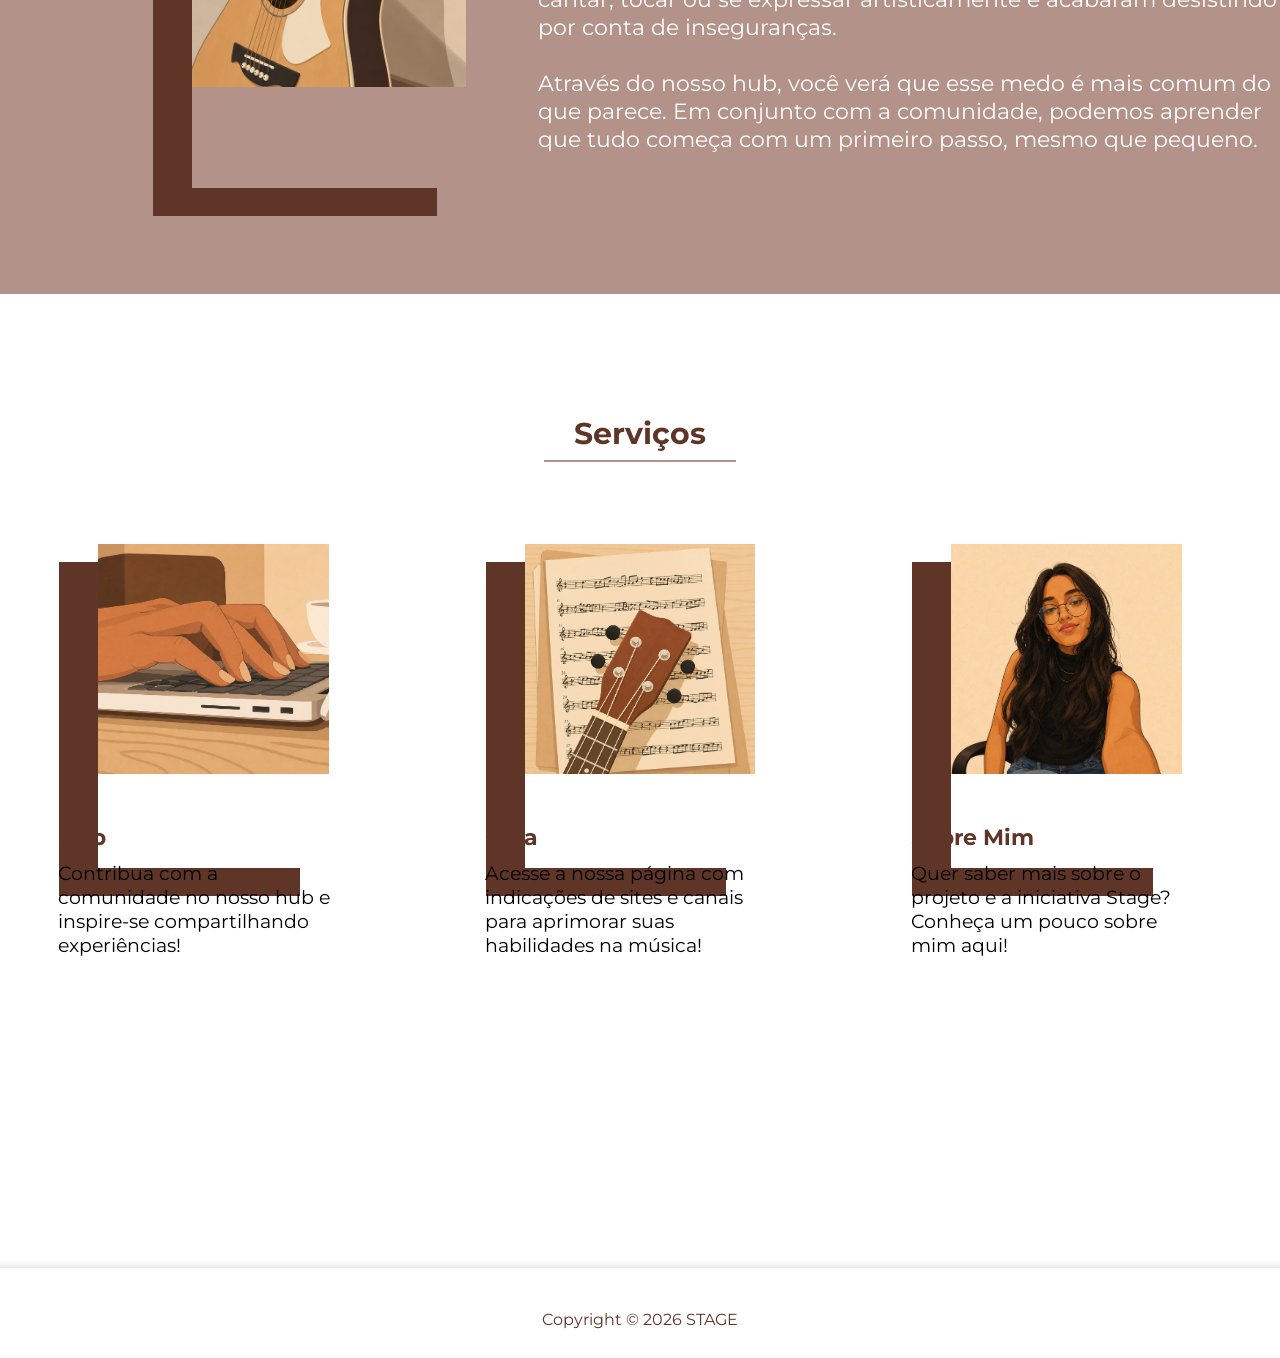
==== commit fca0fb9e: "arrumando erros de postagem no blog" ====
--- a/public/index.html
+++ b/public/index.html
@@ -10,32 +10,31 @@
 <body>
     <header>
     <nav>
-        <div class="logo">
-            <img src="./assets/img/logo.png" alt=""> 
+        <div class="left">
+            <div class="logo">
+                <img src="./assets/img/logo.png" alt=""> 
+            </div>
+            <div class="link">
+            <a class="link" href="index.html">Home</a>
+            <a class="link" href="hub.html">Hub</a>
+            <a class="link" href="guia.html">Guia</a>
+            </div>
         </div>
-        
-        <div class="link">
-        <a class="link" href="index.html">Home</a>
-        <a class="link" href="hub.html">Hub</a>
-        <a class="link" href="guia.html">Guia</a>
+     
+        <div class="container-botoes">
+            <div class="forms">
+                <a id="btnCadastro" class="acess" href="cadastro.html" style="display: inline-block;">Cadastre-se</a>
+            </div>
+            <div class="forms">
+                <a id="btnLogin" class="acess" href="login.html" style="display: inline-block;">Entrar</a>
+            </div>
+            <div class="forms" id="formsDash" style="display: none;">
+                <a id="btnDashboard" class="acess" href="dashboard.html" style="display: none;">Dashboard</a>
+            </div>
+            <div class="forms">
+                <button onclick="sair()" class="exit" id="btnSair" style="display: none;">Sair</button>
+            </div>
         </div>
-        
-        <div class="espaco"></div>
-        
-    <div class="main-forms">
-        <div class="forms">
-            <a id="btnCadastro" class="acess" href="cadastro.html">Cadastre-se</a>
-        </div>
-        <div class="forms">
-            <a id="btnLogin" class="acess" href="login.html">Entrar</a>
-        </div>
-        <div class="forms" id="formsDash" style="display: none;">
-            <a id="btnDashboard" class="acess" href="dashboard.html" style="display: none;">Dashboard</a>
-        </div>
-        <div class="forms">
-            <button onclick="sair()" class="exit" id="btnSair" style="display: none;">Sair</button>
-        </div>
-    </div>
 
     </nav>
     
@@ -118,8 +117,9 @@
 
 </body>
 </html>
+
 <script>
-    window.onload = function () {
+   window.onload = function () {
     verificarAdm();
     alterarBotao();
 }
@@ -129,19 +129,19 @@
     if (adm == 1) {
         document.getElementById("btnDashboard").style.display = "block";
         document.getElementById("formsDash").style.display = "block";
-    } else {
     }
 }
 
-    function alterarBotao() {
+function alterarBotao() {
     if (sessionStorage.ID_USUARIO) {
         document.getElementById("btnCadastro").style.display = "none";
         document.getElementById("btnLogin").style.display = "none";
         document.getElementById("btnSair").style.display = "block";
     }
 }
-    function sair() {
-        sessionStorage.clear();
-        window.location = "index.html"
-    }
+
+function sair() {
+    sessionStorage.clear();
+    window.location = "index.html";
+}
 </script>
--- a/public/css/index.css
+++ b/public/css/index.css
@@ -43,30 +43,39 @@
 a {
     text-decoration: none;
 }
-
 /* NAVBAR ---------------------------------------- */
 header {
     nav {
-        position: absolute;
-        background-color: rgba(0, 0, 0, 0.418);
+        position: fixed;
+        background-color: rgba(0, 0, 0, 0.226);
         display: flex;
-        justify-content: flex-start;
+        flex-direction: row;
+        justify-content: space-around;
         align-items: center;
         width: 100%;
         min-height: 80px;
         margin: 0px;
-        gap: 20px;
+        gap: 45vw;
         z-index: 10;
        
-        .logo {
-            display: flex;
-            height: 50px;
-            margin-left: 70px;
-            margin-bottom: 10px;
+        .left {
+            width: 25vw;
+            display: flex;
+            align-items: center;
+            flex-direction: row;
+            height: 8vh;
+            margin-right: 65vw;
+            position: fixed;
+        }
+
+        .logo img {
+            height: auto;
+            width: 5.5vw;
         }
 
         .link {
-            margin-left: 10px; 
+            margin-left: 1vw; 
+
             a {
                 font-size: 18px;
                 color:white;
@@ -76,13 +85,11 @@
             }
         }
 
-        .espaco {
-            width: 50%;
-        }
-
-        .main-forms {
+        .container-botoes {
             display: flex;
             flex-direction: row;
+            margin-left: 75vw;
+            position: fixed;
         }
         .forms {
             margin-left: auto;
@@ -101,7 +108,7 @@
 
         .exit {
             width: 5vw;
-            height: 3.5vh;
+            height: 3.8vh;
             font-size: 15px;
             text-decoration: none;
             border: 2px solid var(--terciaria);
@@ -269,7 +276,7 @@
 
             .card  {
                 width: 18vw;
-                height: 38vh;
+                height: 36vh;
                 margin-top: 40px;
                 box-shadow: -34px 23px 0px 5px var(--primaria);
                 justify-content: column;
@@ -327,7 +334,7 @@
         }
 /* ---------------------------------------- */
 
-       
+      
 
 
             
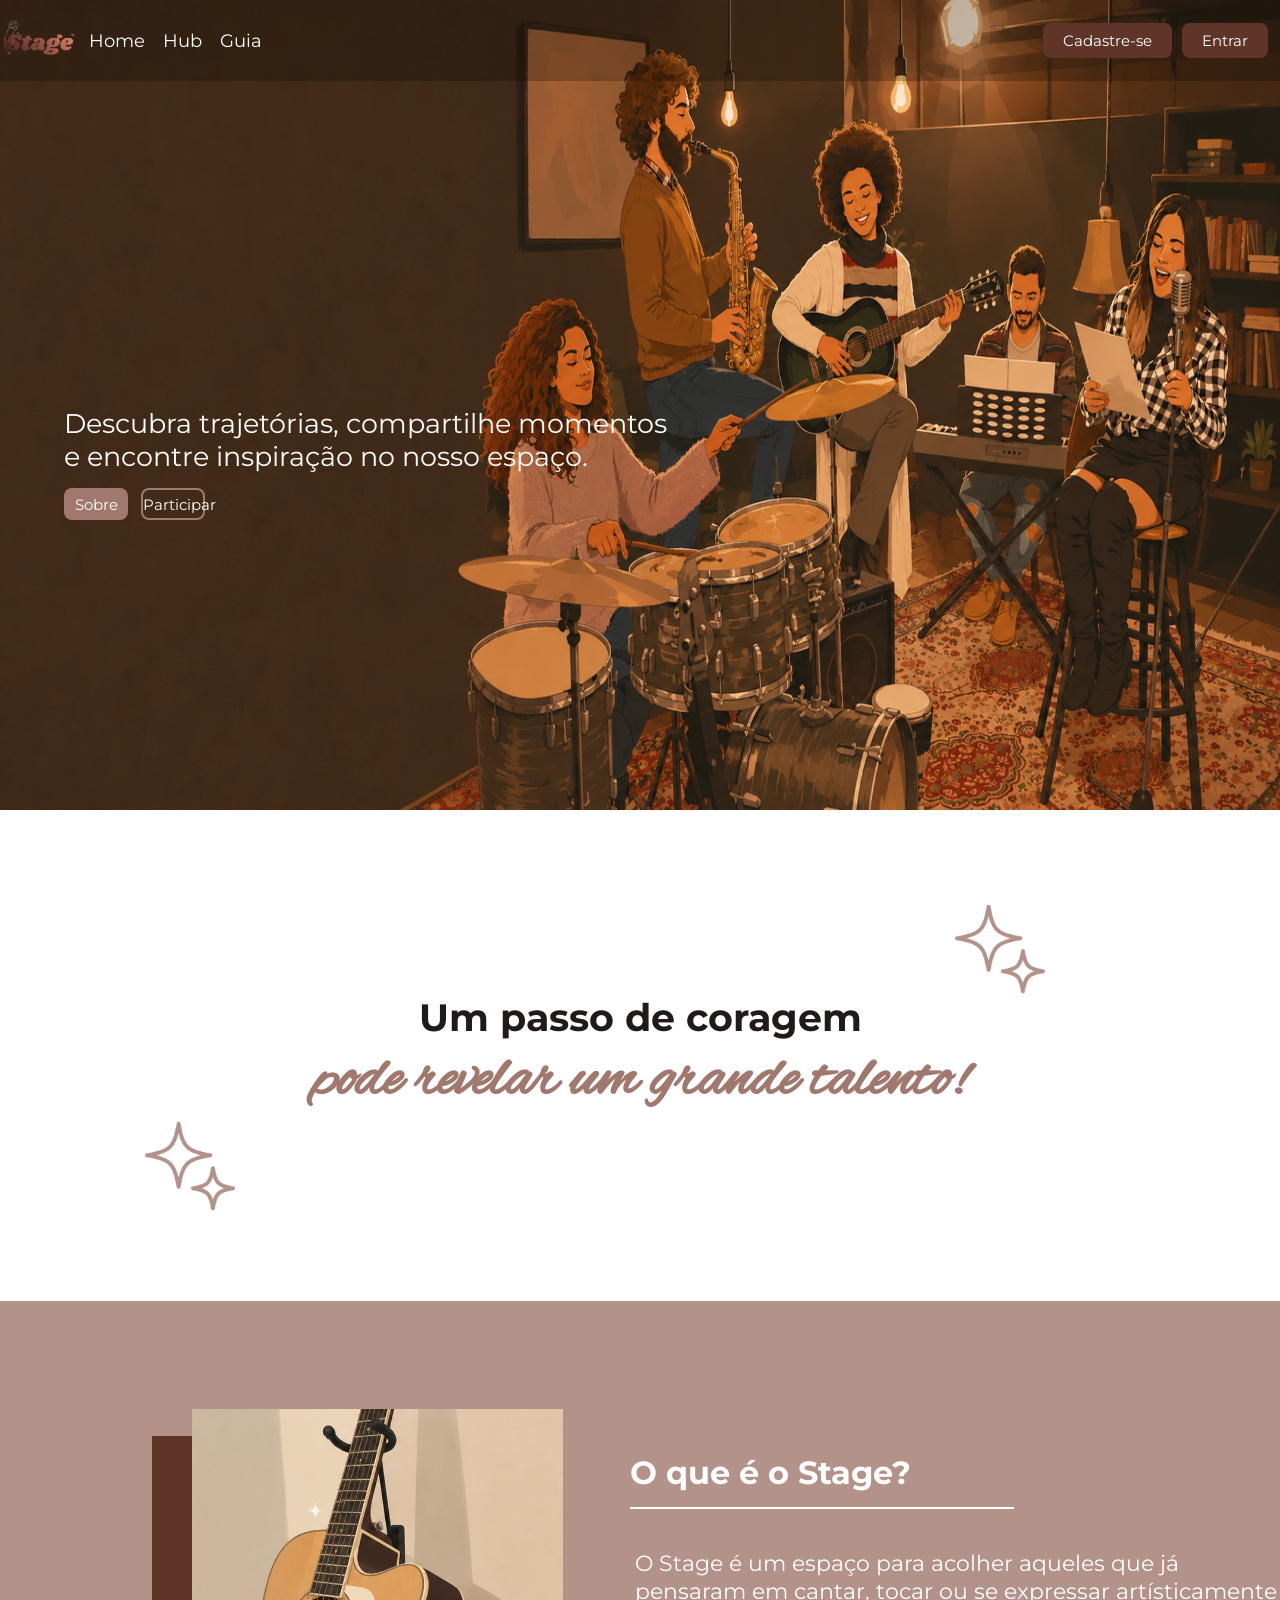
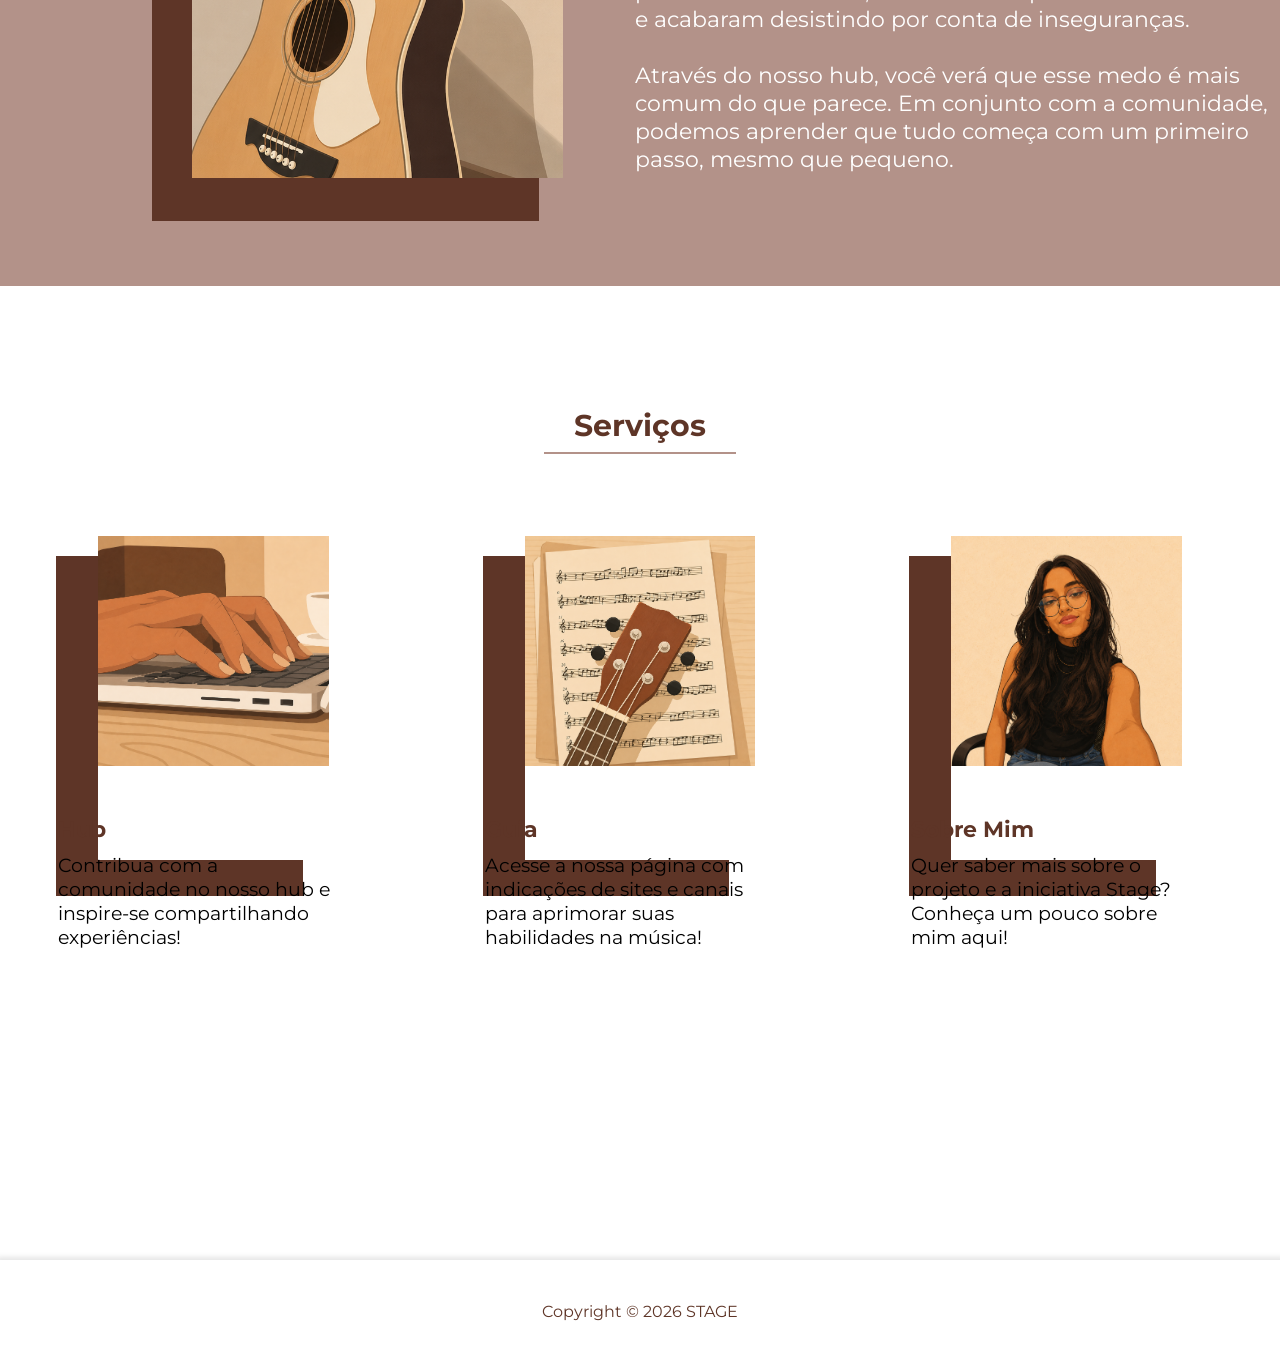
==== commit 42ba5751: "corrigindo erros de html e css" ====
--- a/public/index.html
+++ b/public/index.html
@@ -1,147 +1,152 @@
-<!DOCTYPE html>
+<!doctype html>
 <html lang="en">
-<head>
-    <meta charset="UTF-8">
-    <meta name="viewport" content="width=device-width, initial-scale=1.0">
+  <head>
+    <meta charset="UTF-8" />
+    <meta name="viewport" content="width=device-width, initial-scale=1.0" />
     <title>Stage - Home</title>
-    <link rel="stylesheet" href="./css/index.css">
- 
-</head>
-<body>
+    <link rel="stylesheet" href="./css/index.css" />
+  </head>
+  <body>
     <header>
-    <nav>
-        <div class="left">
-            <div class="logo">
-                <img src="./assets/img/logo.png" alt=""> 
+      <nav>
+        <div class="container-logo-link">
+          <div class="logo">
+            <img src="./assets/img/logo.png" alt="" />
+          </div>
+
+          <div>
+            <div class="link">
+              <a href="index.html">Home</a>
+              <a href="hub.html">Hub</a>
+              <a href="guia.html">Guia</a>
             </div>
-            <div class="link">
-            <a class="link" href="index.html">Home</a>
-            <a class="link" href="hub.html">Hub</a>
-            <a class="link" href="guia.html">Guia</a>
-            </div>
-        </div>
-     
-        <div class="container-botoes">
-            <div class="forms">
-                <a id="btnCadastro" class="acess" href="cadastro.html" style="display: inline-block;">Cadastre-se</a>
-            </div>
-            <div class="forms">
-                <a id="btnLogin" class="acess" href="login.html" style="display: inline-block;">Entrar</a>
-            </div>
-            <div class="forms" id="formsDash" style="display: none;">
-                <a id="btnDashboard" class="acess" href="dashboard.html" style="display: none;">Dashboard</a>
-            </div>
-            <div class="forms">
-                <button onclick="sair()" class="exit" id="btnSair" style="display: none;">Sair</button>
-            </div>
+          </div>
         </div>
 
-    </nav>
-    
-    <div class="container-banner">
-    <img src="./assets/img/background_home.png" alt="Microfone">
-    <span class="fraseEfeito">Descubra trajetórias, compartilhe momentos <br> 
-        e encontre inspiração no nosso espaço.</span>
+        <div class="container-botoes">
+          <a href="cadastro.html"
+            ><button id="btnCadastro" class="acess" style="display: block">
+              Cadastre-se
+            </button></a
+          >
+          <a href="login.html"
+            ><button id="btnLogin" class="acess" style="display: block">
+              Entrar
+            </button></a
+          >
+          <a href="./dashboard.html"
+            ><button id="btnDashboard" class="acess" style="display: none">
+              Dashboard
+            </button></a
+          >
+          <button
+            onclick="sair()"
+            class="exit"
+            id="btnSair"
+            style="display: none"
+          >
+            Sair
+          </button>
+        </div>
+      </nav>
 
-        <button onclick="window.location.href='About.html'" class="start">Sobre</button>
-        <button onclick="window.location.href='hub.html'" class="coment">Participar</button>
-    </div>
-  </header>
+      <div class="container-banner">
+        <img src="./assets/img/background_home.png" alt="Microfone" />
+        <span class="fraseEfeito"
+          >Descubra trajetórias, compartilhe momentos <br />
+          e encontre inspiração no nosso espaço.</span
+        >
+        <a href="./about.html"><button class="start">Sobre</button></a>
+        <a href="./hub.html"> <button class="coment">Participar</button></a>
+      </div>
+    </header>
 
-  <main>
-    
-    <div class="container-texto">
-        <span class="estrela1"><img src="./assets/img/estrelas.png" alt=""></span>
-        <span class="fraseEfeitoMain">
-            Um passo de coragem
+    <main>
+      <div class="container-texto">
+        <img class="estrela1" src="./assets/img/estrelas.png" alt="" />
+        <span class="fraseEfeitoMain"> Um passo de coragem </span>
+        <span class="fraseEfeitoColorida">
+          pode revelar um grande talento!
         </span>
-        <span class="fraseEfeitoColorida">
-            pode revelar um grande talento!
-        </span>
-        <span class="estrela2"><img src="./assets/img/estrelas.png" alt=""></span>
-    </div>
+        <img class="estrela2" src="./assets/img/estrelas.png" alt="" />
+      </div>
 
-    <div class="container-sobre">
-       <span class="violao"> <img src="./assets/img/violao_about.png" alt=""> </span>
+      <div class="container-sobre">
+        <img class="violao" src="./assets/img/violao_about.png" alt="" />
 
-       <div class="tituloSobre">
-            <span>O que é o Stage?</span>
+        <div class="tituloSobre">O que é o Stage?</div>
+
+        <div class="sobre">
+          O Stage é um espaço para acolher aqueles que já pensaram em cantar,
+          tocar ou se expressar artísticamente e acabaram desistindo por conta
+          de inseguranças.
+          <br /><br />Através do nosso hub, você verá que esse medo é mais comum
+          do que parece. Em conjunto com a comunidade, podemos aprender que tudo
+          começa com um primeiro passo, mesmo que pequeno.
         </div>
-        <div class="sobre">
-       <span class="textoSobre"> <p>O Stage é um espaço para acolher aqueles que já pensaram em cantar, 
-        tocar ou se expressar artísticamente e acabaram desistindo por conta de inseguranças. 
-        <br><br> Através do nosso hub, você verá que esse medo é mais comum do que parece.
-        Em conjunto com a comunidade, podemos aprender que tudo começa com um primeiro passo, 
-        mesmo que pequeno.</p></span> 
-       </div> 
-    </div>
+      </div>
 
-    <div class="container-servicos">
-        <div class="tituloServicos">
-            <span>Serviços</span>
-        </div>
-        
+      <div class="container-servicos">
+        <div class="tituloServicos">Serviços</div>
+
         <div class="card">
-            <img src="./assets/img/logo_blog.png" alt="">
-                 <a href="./hub.html"><div class="subtitulo">Hub</div></a>
-                <div class="texto">
-                Contribua com a comunidade no nosso hub 
-                e inspire-se compartilhando experiências!
-                </div>
+          <img src="./assets/img/logo_blog.png" alt="" />
+          <a href="./hub.html"><div class="subtitulo">Hub</div></a>
+          <div class="texto">
+            Contribua com a comunidade no nosso hub e inspire-se compartilhando
+            experiências!
+          </div>
         </div>
 
         <div class="card">
-            <img src="./assets/img/logo_dicas.png" alt="">
-             <a href="./guia.html"><div class="subtitulo">Guia</div></a>
-             <div class="texto">
-             Acesse a nossa página com indicações de sites e 
-             canais para aprimorar suas habilidades na música!
-             </div>
-        </div>  
-        
-        <div class="card">
-            <img src="./assets/img/foto-perfil.png" alt="">
-                <a href="./about.html"><div class="subtitulo">Sobre Mim</div></a>
-                <div class="texto">
-                Quer saber mais sobre o projeto e a iniciativa Stage?
-                Conheça um pouco sobre mim aqui!
-                </div>
+          <img src="./assets/img/logo_dicas.png" alt="" />
+          <a href="./guia.html"><div class="subtitulo">Guia</div></a>
+          <div class="texto">
+            Acesse a nossa página com indicações de sites e canais para
+            aprimorar suas habilidades na música!
+          </div>
         </div>
 
-    </div>
-  </main>
+        <div class="card">
+          <img src="./assets/img/foto-perfil.png" alt="" />
+          <a href="./about.html"><div class="subtitulo">Sobre Mim</div></a>
+          <div class="texto">
+            Quer saber mais sobre o projeto e a iniciativa Stage? Conheça um
+            pouco sobre mim aqui!
+          </div>
+        </div>
+      </div>
+    </main>
 
-  <footer>
-   <div class="copy">Copyright © 2026 STAGE</div>
-  </footer>
-
-</body>
+    <footer>
+      <div class="copy">Copyright © 2026 STAGE</div>
+    </footer>
+  </body>
 </html>
 
 <script>
-   window.onload = function () {
+  window.onload = function () {
     verificarAdm();
     alterarBotao();
-}
+  };
 
-function verificarAdm() {
+  function verificarAdm() {
     let adm = sessionStorage.ADM;
     if (adm == 1) {
-        document.getElementById("btnDashboard").style.display = "block";
-        document.getElementById("formsDash").style.display = "block";
+      document.getElementById("btnDashboard").style.display = "block";
     }
-}
+  }
 
-function alterarBotao() {
+  function alterarBotao() {
     if (sessionStorage.ID_USUARIO) {
-        document.getElementById("btnCadastro").style.display = "none";
-        document.getElementById("btnLogin").style.display = "none";
-        document.getElementById("btnSair").style.display = "block";
+      document.getElementById("btnCadastro").style.display = "none";
+      document.getElementById("btnLogin").style.display = "none";
+      document.getElementById("btnSair").style.display = "block";
     }
-}
+  }
 
-function sair() {
+  function sair() {
     sessionStorage.clear();
     window.location = "index.html";
-}
+  }
 </script>
--- a/public/css/index.css
+++ b/public/css/index.css
@@ -1,101 +1,97 @@
 /* Declarando Cores ---------------------------------------- */
 :root {
-    --primaria: #5E3527;
-    --secundaria: #B39289;
-    --terciaria: #A1786E;
+    --primaria: #5e3527;
+    --secundaria: #b39289;
+    --terciaria: #a1786e;
 }
 
 /* Declarando Fontes Personalizadas ---------------------------------------- */
 @font-face {
-  font-family: 'Montserrat';
-  src: url('../assets/fonts/Montserrat-VariableFont_wght.ttf');
-  font-weight: 100 900;
-  font-style: normal;
+    font-family: "Montserrat";
+    src: url("../assets/fonts/Montserrat-VariableFont_wght.ttf");
+    font-weight: 100 900;
+    font-style: normal;
 }
 
 @font-face {
-    font-family: 'Caligrafia';
-    src: url('../assets/fonts/AlexBrush-Regular.ttf');
+    font-family: "Caligrafia";
+    src: url("../assets/fonts/AlexBrush-Regular.ttf");
 }
 
 @font-face {
-    font-family: 'Heart';
-    src: url('../assets/fonts/Heart Bubble.otf')
-}
+    font-family: "Heart";
+    src: url("../assets/fonts/Heart Bubble.otf");
+}
+
 /* ---------------------------------------- */
-*{
-    margin: 0px; 
-    font-family: 'Montserrat', sans-serif;
-    padding: 0px
+* {
+    margin: 0px;
+    font-family: "Montserrat", sans-serif;
+    padding: 0px;
 }
 
 body {
     background-color: white;
 }
 
-    button {
-        border: none;
-        background: none;
-        outline: none;
-        cursor: pointer;
+button {
+    border: none;
+    background: none;
+    outline: none;
+    cursor: pointer;
 }
 
 a {
     text-decoration: none;
 }
+
 /* NAVBAR ---------------------------------------- */
 header {
     nav {
         position: fixed;
-        background-color: rgba(0, 0, 0, 0.226);
+        z-index: 10;
+        min-height: 9vh;
+        min-width: 100%;
         display: flex;
         flex-direction: row;
         justify-content: space-around;
+        gap: 60vw;
         align-items: center;
-        width: 100%;
-        min-height: 80px;
-        margin: 0px;
-        gap: 45vw;
-        z-index: 10;
-       
-        .left {
-            width: 25vw;
+        background-color: rgba(0, 0, 0, 0.226);
+
+        .container-logo-link {
             display: flex;
             align-items: center;
-            flex-direction: row;
-            height: 8vh;
-            margin-right: 65vw;
-            position: fixed;
         }
 
         .logo img {
             height: auto;
-            width: 5.5vw;
+            width: 5.8vw;
         }
 
         .link {
-            margin-left: 1vw; 
-
-            a {
-                font-size: 18px;
-                color:white;
-                text-decoration: none;
-                text-align: end;  
-                padding-right: 8px;
-            }
+            display: flex;
+            margin-left: 1vw;
+            gap: 10px
+        }
+
+        .link a {
+            font-size: 18px;
+            padding-right: 8px;
+            text-align: end;
+            text-decoration: none;
+            color: white;
         }
 
         .container-botoes {
+            min-width: 10vw;
             display: flex;
             flex-direction: row;
-            margin-left: 75vw;
-            position: fixed;
-        }
-        .forms {
-            margin-left: auto;
-            margin-right: 60px;
-        } 
-           .acess {
+            justify-content: center;
+            gap: 10px
+        }
+
+        .acess {
             font-size: 15px;
             text-decoration: none;
             padding: 8px 20px;
@@ -116,65 +112,67 @@
             border-radius: 8px;
             cursor: pointer;
         }
-        }
-/* ---------------------------------------- */
-
-/* banner  ---------------------------------------- */
-        .container-banner {
+    }
+
+    /* ---------------------------------------- */
+
+    /* banner  ---------------------------------------- */
+    .container-banner {
         position: relative;
         width: 100%;
     }
 
-        .container-banner img {
-            width: 100%;
-            height: 90vh;   
-        }
-        .fraseEfeito {
-            position: absolute;
-            top: 50%;
-            left: 5%;
-            font-size: 1.7rem;
-            color:white;
-        }
-
-        .start {
-            width: 5vw;
-            height: 3.5vh;
-            font-size: 15px;
-            text-decoration: none;
-            background-color: var(--terciaria);
-            color: white;
-            border-radius: 8px;
-            cursor: pointer;
-            position: absolute;
-            top: 60%;
-            left: 5%;
-        }
-
-        .coment {
-            width: 5vw;
-            height: 3.5vh;
-            font-size: 15px;
-            text-decoration: none;
-            border: 2px solid var(--terciaria);
-            color: white;
-            border-radius: 8px;
-            cursor: pointer;
-            position: absolute;
-            top: 60%;
-            left:11%;
-        }
-}
+    .container-banner img {
+        width: 100%;
+        height: 90vh;
+    }
+
+    .fraseEfeito {
+        position: absolute;
+        top: 50%;
+        left: 5%;
+        font-size: 1.7rem;
+        color: white;
+    }
+
+    .start {
+        width: 5vw;
+        height: 3.5vh;
+        font-size: 15px;
+        text-decoration: none;
+        background-color: var(--terciaria);
+        color: white;
+        border-radius: 8px;
+        cursor: pointer;
+        position: absolute;
+        top: 60%;
+        left: 5%;
+    }
+
+    .coment {
+        width: 5vw;
+        height: 3.5vh;
+        font-size: 15px;
+        text-decoration: none;
+        border: 2px solid var(--terciaria);
+        color: white;
+        border-radius: 8px;
+        cursor: pointer;
+        position: absolute;
+        top: 60%;
+        left: 11%;
+    }
+}
+
 /* ---------------------------------------- */
 
 /* MAIN ---------------------------------------- */
 
 main {
-    width: 100%;
-/* banner microfone ---------------------------------------- */
-    
-
-/* frase de efeito do corpo do site ---------------------------------------- */
+    min-width: 100%;
+    /* banner microfone ---------------------------------------- */
+
+    /* frase de efeito do corpo do site ---------------------------------------- */
     .container-texto {
         display: flex;
         width: 100%;
@@ -191,151 +189,146 @@
     .estrela1 {
         margin-left: 80vh;
     }
-    
+
     .estrela2 {
         margin-right: 100vh;
     }
-        .fraseEfeitoMain {
-            color: rgb(34, 25, 25);
-            font-weight: bold;
-            display: flex;
-            align-items: center;
-            font-family: 'Montserrat';
-            font-size: 2.4rem;  
-        }
-
-        .fraseEfeitoColorida {
-            color:var(--terciaria);
-            font-weight: bold;
-            font-family: 'Caligrafia';
-            font-size: 4rem;
-        }   
-/* ---------------------------------------- */
-
-/* CONTAINER SOBRE ---------------------------------------- */
-        
-        .container-sobre {
-            margin-top: 10vh;
-            display: flex;
-            align-items: center;
-            width: 100%;
-            height: 65vh;
-            background-color: var(--secundaria);
-        }
-
-            .violao {
-                width: 42vh;
-                height: 41.5vh;
-                margin-left: 12rem;
-                box-shadow: -34px 23px 0px 5px var(--primaria);
-            }
-            
-            .violao img {
-                width: 100%;
-                height: auto;
-            }
-
-             .tituloSobre { 
-                  position: absolute;
-                  width: 30vw;
-                  height: 7vh;
-                  margin-left: 74vh;
-                  margin-bottom: 30vh;
-                  color: white;
-                  font-size: 2rem;
-                  font-weight: bolder;
-                  border-bottom: 2px solid white;
-                  
-                }
-
-            .sobre {
-                position: relative;
-                width: 64rem;
-                height: 10vh;
-                margin-left: 8vh;
-            }
-
-            .textoSobre {
-                color: white;
-                font-size: 1.4rem;
-            }
-}
-/* ---------------------------------------- */
-
-/* CONTAINER SERVIÇOS ---------------------------------------- */
-    
-        .container-servicos {
-            margin-top: 1vh;
-            width: 100%;
-            height: 85vh;
-            display: flex;
-            align-items: center;
-            justify-content: space-around;
-            
-        }
-
-            .card  {
-                width: 18vw;
-                height: 36vh;
-                margin-top: 40px;
-                box-shadow: -34px 23px 0px 5px var(--primaria);
-                justify-content: column;
-            }
-
-            .card img {
-                width: 100%;
-                height: auto;
-            }
-
-        .tituloServicos {
-            position: absolute;
-            display: flex;
-            justify-content: center;
-            margin-bottom: 55vh;
-            color: var(--primaria);
-            font-size: 30px;
-            font-weight: bolder;
-            height: 45px;
-            width: 15%;
-            border-bottom: 2px solid var(--secundaria);
-        }
-        
-            .subtitulo {
-               color: var(--primaria) ;
-               font-size: 1.4rem;
-               font-weight: bold;
-               margin-top: 45px;
-               margin-left: -40px;
-            }
-
-            .texto {
-                width: 285px;
-                margin-left: -40px;
-                margin-top: 10px;
-                font-size: 1.2rem;
-            }
-/* ---------------------------------------- */
-
-/* RODAPÉ ---------------------------------------- */
-
-    footer {
+
+    .fraseEfeitoMain {
+        color: rgb(34, 25, 25);
+        font-weight: bold;
         display: flex;
         align-items: center;
-        justify-content: space-around;
-        margin-top: 200px;
+        font-family: "Montserrat";
+        font-size: 2.4rem;
+    }
+
+    .fraseEfeitoColorida {
+        color: var(--terciaria);
+        font-weight: bold;
+        font-family: "Caligrafia";
+        font-size: 4rem;
+    }
+
+    /* ---------------------------------------- */
+
+    /* CONTAINER SOBRE ---------------------------------------- */
+
+    .container-sobre {
+        margin-top: 10vh;
+        display: flex;
+        align-items: center;
+        flex-direction: row;
+        min-width: 100%;
+        min-height: 65vh;
+        background-color: var(--secundaria);
+    }
+
+    .violao {
+        max-width: 42vh;
+        max-height: 41vh;
+        margin-left: 12rem;
+        box-shadow: -32px 35px 0px 8px var(--primaria);
+    }
+
+    .violao img {
+        width: 100%;
+        height: auto;
+    }
+
+    .tituloSobre {
+        position: absolute;
+        min-width: 30vw;
+        min-height: 6vh;
+        margin-left: 70vh;
+        margin-bottom: 25vh;
+        color: white;
+        font-size: 2rem;
+        font-weight: bolder;
+        border-bottom: 2px solid white;
+    }
+
+    .sobre {
+        position: relative;
+        width: 64rem;
         height: 10vh;
-        width: 100%;
-        box-shadow: 1px 1px 5px 4px rgba(0, 0, 0, 0.103);
-    }     
-
-        .copy {
-            margin-top: 12px;
-            color: var(--primaria);
-        }
+        margin-left: 8vh;
+        color: white;
+        font-size: 1.4rem;
+    }
+}
+
 /* ---------------------------------------- */
 
-      
-
-
-            
-
+/* CONTAINER SERVIÇOS ---------------------------------------- */
+
+.container-servicos {
+    margin-top: 1vh;
+    width: 100%;
+    height: 85vh;
+    display: flex;
+    align-items: center;
+    justify-content: space-around;
+}
+
+.card {
+    width: 18vw;
+    height: 36vh;
+    margin-top: 40px;
+    box-shadow: -34px 28px 0px 8px var(--primaria);
+    justify-content: column;
+}
+
+.card img {
+    width: 100%;
+    height: auto;
+}
+
+.tituloServicos {
+    position: absolute;
+    display: flex;
+    justify-content: center;
+    margin-bottom: 55vh;
+    color: var(--primaria);
+    font-size: 30px;
+    font-weight: bolder;
+    height: 45px;
+    width: 15%;
+    border-bottom: 2px solid var(--secundaria);
+}
+
+.subtitulo {
+    color: var(--primaria);
+    font-size: 1.4rem;
+    font-weight: bold;
+    margin-top: 45px;
+    margin-left: -40px;
+}
+
+.texto {
+    width: 285px;
+    margin-left: -40px;
+    margin-top: 10px;
+    font-size: 1.2rem;
+}
+
+/* ---------------------------------------- */
+
+/* RODAPÉ ---------------------------------------- */
+
+footer {
+    display: flex;
+    align-items: center;
+    justify-content: space-around;
+    margin-top: 200px;
+    height: 10vh;
+    width: 100%;
+    box-shadow: 1px 1px 5px 4px rgba(0, 0, 0, 0.103);
+}
+
+.copy {
+    margin-top: 12px;
+    color: var(--primaria);
+}
+
+/* ---------------------------------------- */
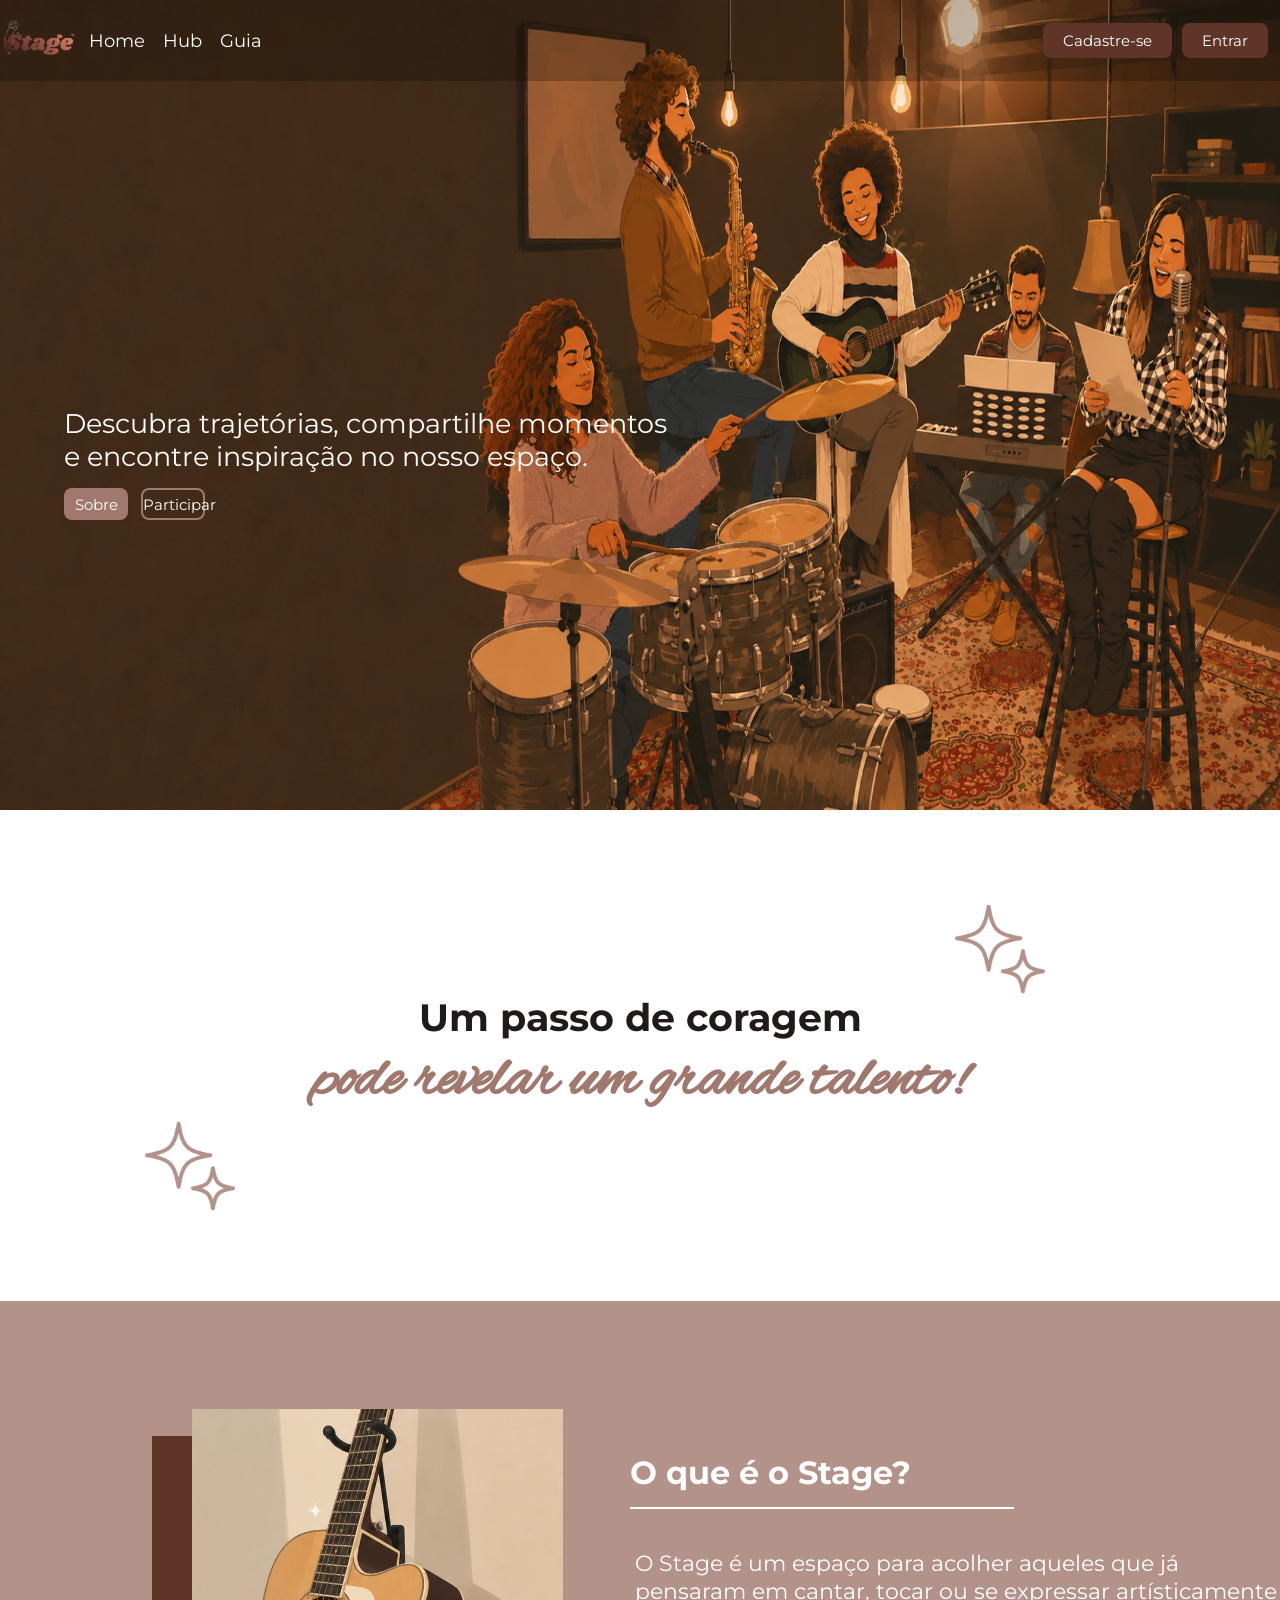
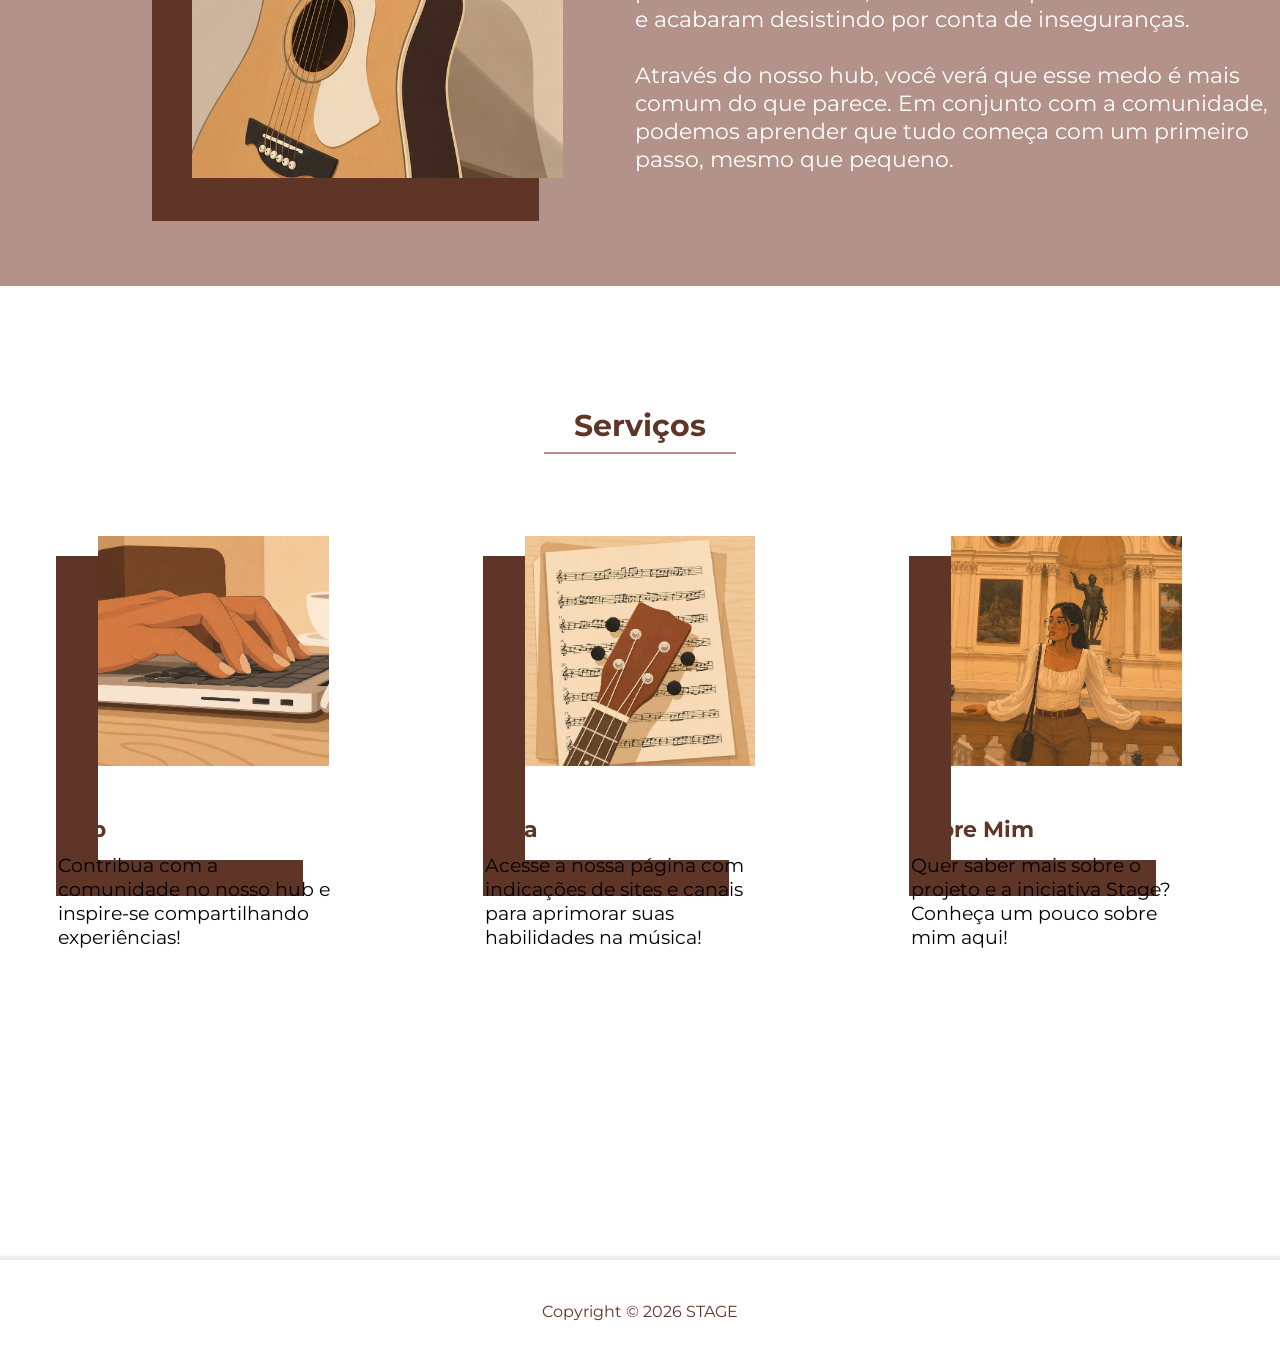
==== commit 317b0cee: "início da pagina about me" ====
--- a/public/index.html
+++ b/public/index.html
@@ -108,7 +108,7 @@
         </div>
 
         <div class="card">
-          <img src="./assets/img/foto-perfil.png" alt="" />
+          <img src="./assets/img/about-home.png" alt="" />
           <a href="./about.html"><div class="subtitulo">Sobre Mim</div></a>
           <div class="texto">
             Quer saber mais sobre o projeto e a iniciativa Stage? Conheça um
